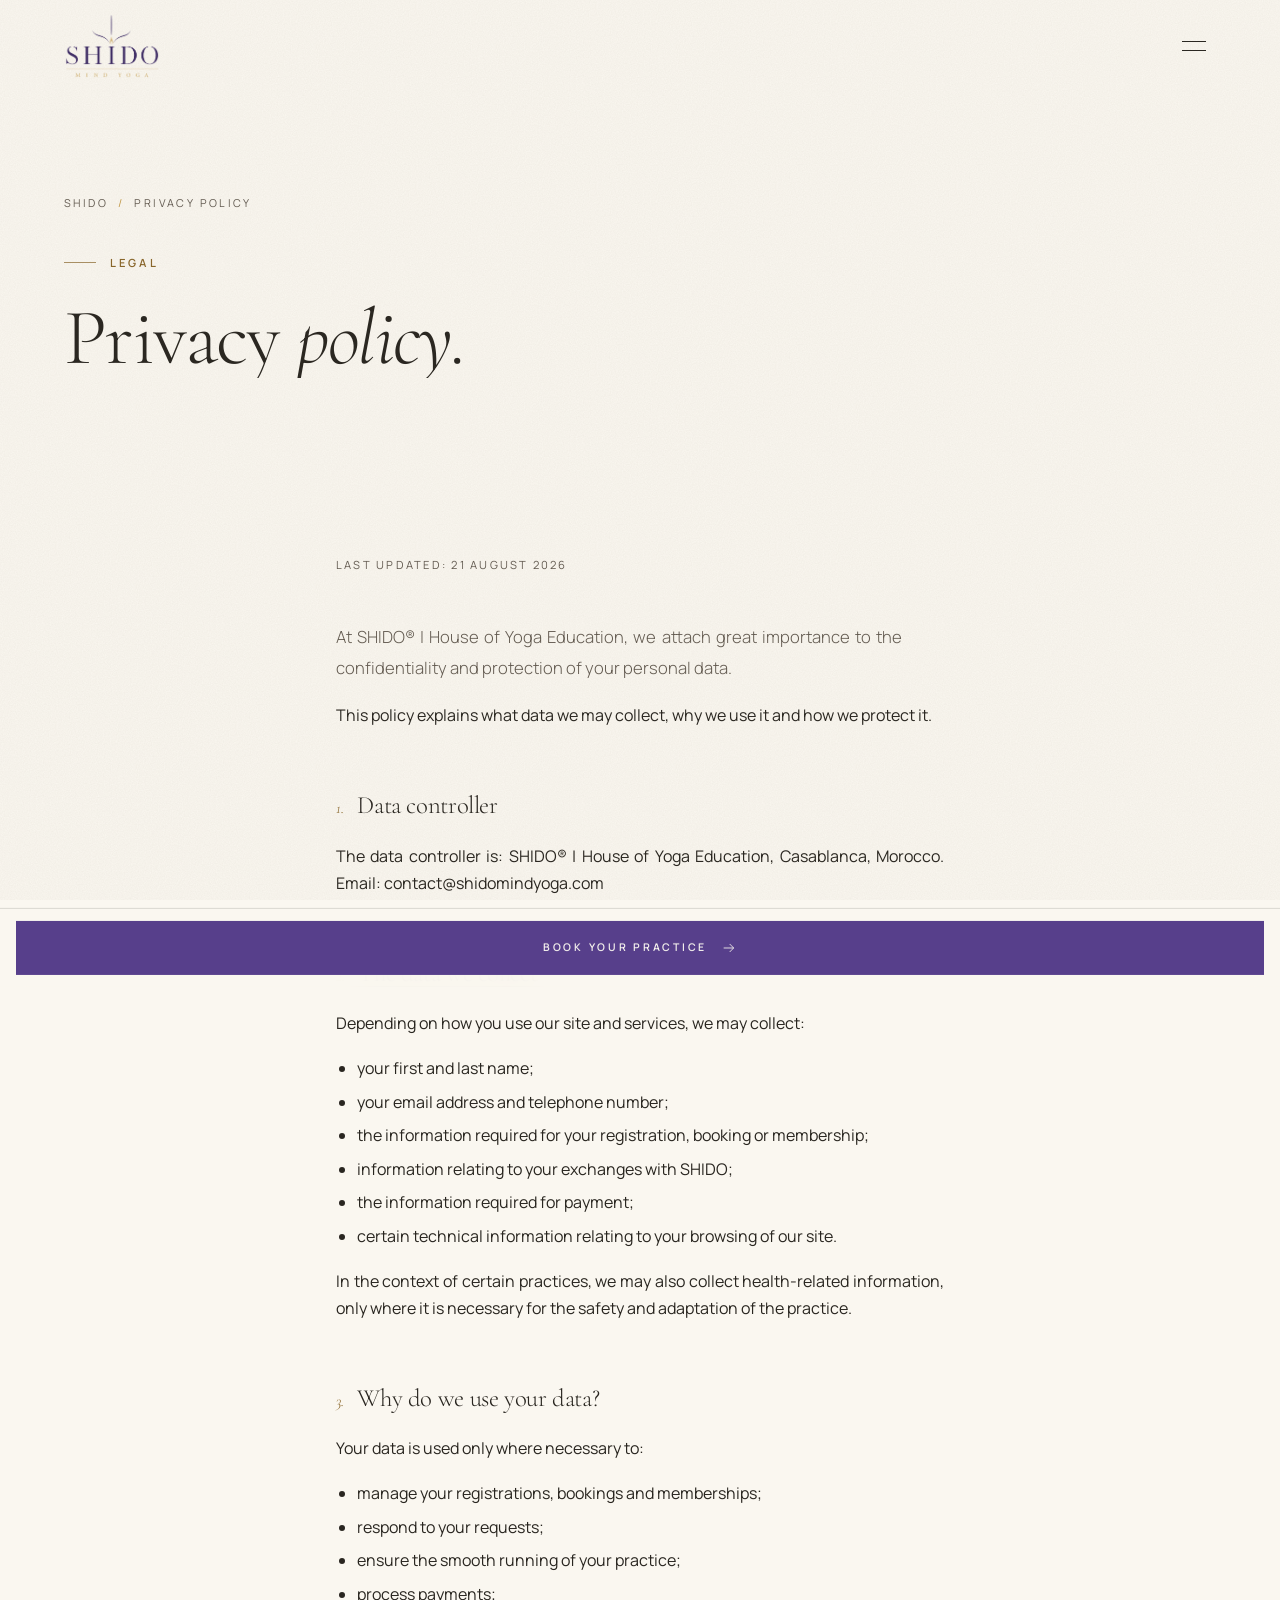
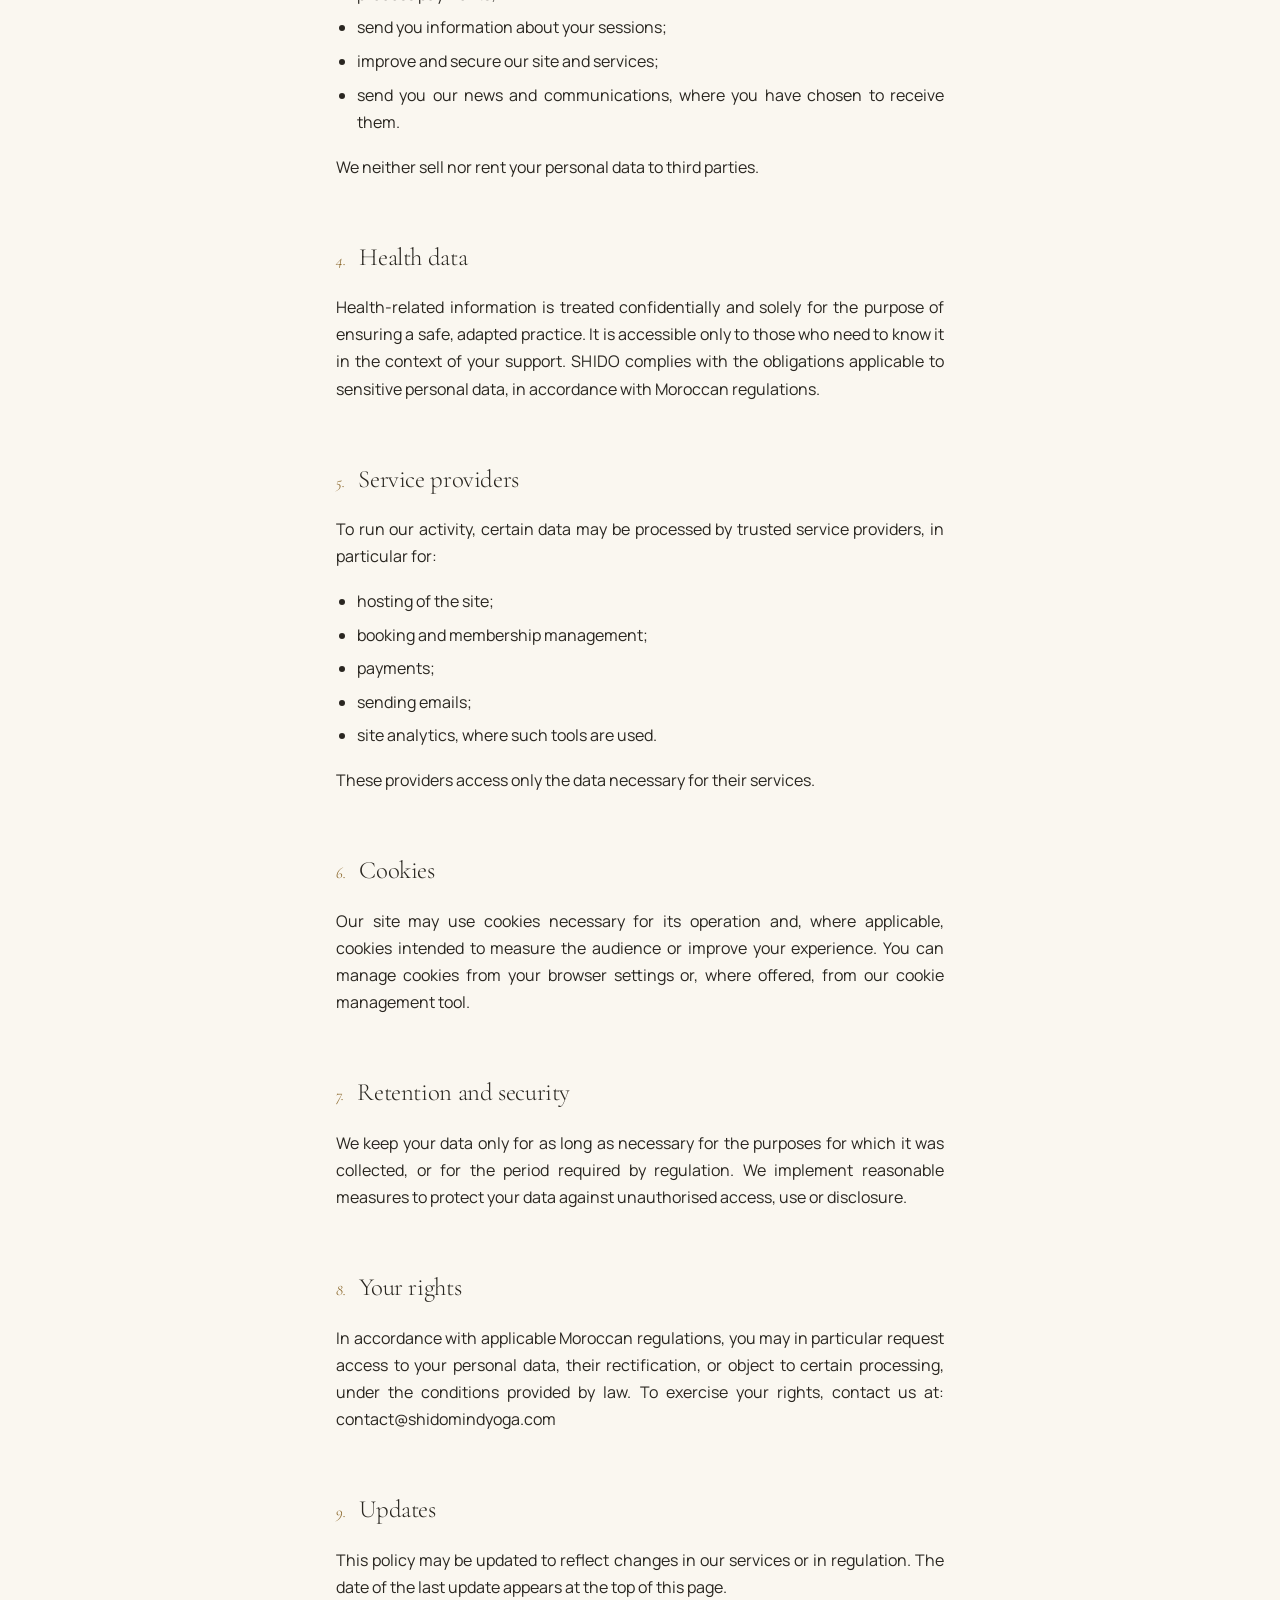
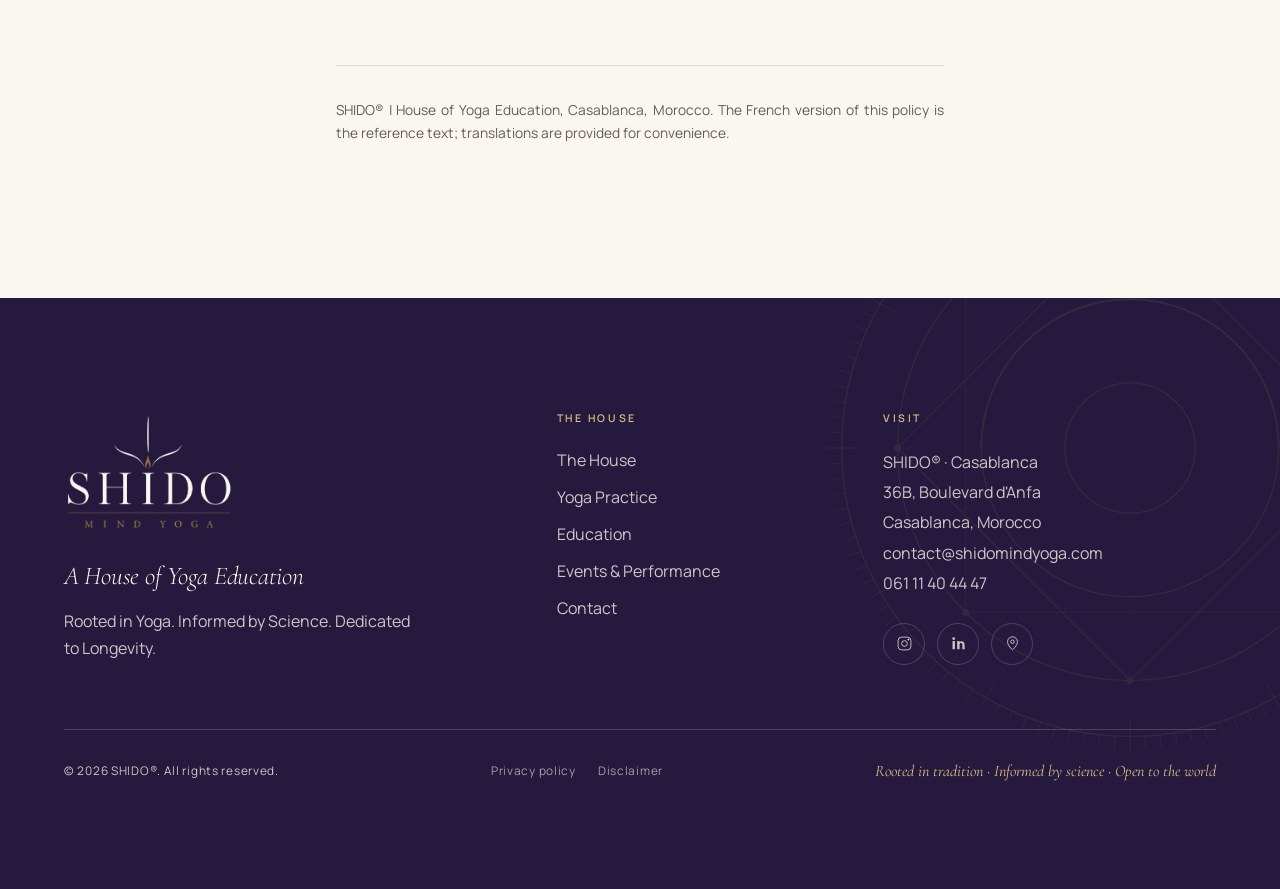
==== confidentialite.html @ 16f9501a "SHIDO website preview (Changes 01) Co-Authored-By: Claude Sonnet 5.5 <noreply@anthropic.com>" ====
<!doctype html>
<html lang="en" class="no-js" data-title-fr="Politique de confidentialité · SHIDO®" data-title-es="Política de privacidad · SHIDO®" data-title-ar="سياسة الخصوصية · SHIDO®">
<head>
<meta charset="utf-8">
<meta name="viewport" content="width=device-width, initial-scale=1">
<meta name="robots" content="noindex, nofollow">
<title>Privacy Policy · SHIDO®</title>
<meta name="description" content="How SHIDO® collects, uses and protects your personal data.">
<meta name="robots" content="noindex, follow">
<meta name="theme-color" content="#3E2C66">
<link rel="icon" href="assets/img/favicon.png">
<link rel="apple-touch-icon" href="assets/img/apple-touch-icon.png">
<link rel="preconnect" href="https://fonts.googleapis.com"><link rel="preconnect" href="https://fonts.gstatic.com" crossorigin>
<link href="https://fonts.googleapis.com/css2?family=Cormorant+Garamond:ital,wght@0,300;0,400;0,500;1,300;1,400&family=Manrope:wght@400;500;600&display=swap" rel="stylesheet">
<link rel="stylesheet" href="assets/css/style.css">
</head>
<body data-page="legal">
<div id="site-header"></div>

<main id="main">
  <section class="page-hero" style="padding-bottom:0">
    <div class="wrap">
      <div class="breadcrumb"><a href="index.html">SHIDO</a><span aria-hidden="true">/</span><span data-fr="Politique de confidentialité" data-es="Política de privacidad" data-ar="سياسة الخصوصية">Privacy policy</span></div>
      <span class="eyebrow" data-fr="Mentions légales" data-es="Información legal" data-ar="الإشعارات القانونية">Legal</span>
      <h1 class="maxw-20" data-fr="Politique de <em>confidentialité.</em>" data-es="Política de <em>privacidad.</em>" data-ar="سياسة <em>الخصوصية.</em>">Privacy <em>policy.</em></h1>
    </div>
  </section>

  <section class="section">
    <div class="wrap legal">
      <p class="updated" data-fr="Dernière mise à jour : 21 août 2026" data-es="Última actualización: 21 de agosto de 2026" data-ar="آخر تحديث: 21 أغسطس 2026">Last updated: 21 August 2026</p>
      <p class="lead" data-fr="Chez SHIDO® | Maison d'enseignement du Yoga, nous accordons une grande importance à la confidentialité et à la protection de vos données personnelles." data-es="En SHIDO® | Casa de enseñanza del Yoga, concedemos gran importancia a la confidencialidad y a la protección de sus datos personales." data-ar="في SHIDO® | دار تعليم اليوغا، نولي أهمية كبيرة لسرية بياناتكم الشخصية وحمايتها.">At SHIDO® | House of Yoga Education, we attach great importance to the confidentiality and protection of your personal data.</p>
      <p data-fr="La présente politique explique quelles données nous pouvons collecter, pourquoi nous les utilisons et comment nous les protégeons." data-es="La presente política explica qué datos podemos recopilar, por qué los utilizamos y cómo los protegemos." data-ar="توضح هذه السياسة البيانات التي قد نجمعها، وأسباب استخدامها، وكيفية حمايتها.">This policy explains what data we may collect, why we use it and how we protect it.</p>

      <h2><span class="n">1.</span><span data-fr="Responsable du traitement" data-es="Responsable del tratamiento" data-ar="المسؤول عن معالجة البيانات">Data controller</span></h2>
      <p data-fr="Le responsable du traitement des données est : SHIDO® | Maison d'enseignement du Yoga, Casablanca, Maroc. E-mail : <a href='mailto:contact@shidomindyoga.com'>contact@shidomindyoga.com</a>" data-es="El responsable del tratamiento de los datos es: SHIDO® | Casa de enseñanza del Yoga, Casablanca, Marruecos. Correo electrónico: <a href='mailto:contact@shidomindyoga.com'>contact@shidomindyoga.com</a>" data-ar="المسؤول عن معالجة البيانات هو: SHIDO® | دار تعليم اليوغا، الدار البيضاء، المغرب. البريد الإلكتروني: <a href='mailto:contact@shidomindyoga.com'>contact@shidomindyoga.com</a>">The data controller is: SHIDO® | House of Yoga Education, Casablanca, Morocco. Email: <a href="mailto:contact@shidomindyoga.com">contact@shidomindyoga.com</a></p>

      <h2><span class="n">2.</span><span data-fr="Les données que nous collectons" data-es="Los datos que recopilamos" data-ar="البيانات التي نجمعها">The data we collect</span></h2>
      <p data-fr="Selon votre utilisation de notre site et de nos services, nous pouvons collecter :" data-es="Según el uso que haga de nuestro sitio y de nuestros servicios, podemos recopilar:" data-ar="بحسب استخدامكم لموقعنا وخدماتنا، قد نجمع:">Depending on how you use our site and services, we may collect:</p>
      <ul>
        <li data-fr="votre nom et prénom ;" data-es="su nombre y apellidos;" data-ar="اسمكم ولقبكم؛">your first and last name;</li>
        <li data-fr="votre adresse e-mail et numéro de téléphone ;" data-es="su dirección de correo electrónico y número de teléfono;" data-ar="عنوان بريدكم الإلكتروني ورقم هاتفكم؛">your email address and telephone number;</li>
        <li data-fr="les informations nécessaires à votre inscription, réservation ou abonnement ;" data-es="la información necesaria para su inscripción, reserva o abono;" data-ar="المعلومات اللازمة لتسجيلكم أو حجزكم أو اشتراككم؛">the information required for your registration, booking or membership;</li>
        <li data-fr="les informations relatives à vos échanges avec SHIDO ;" data-es="la información relativa a sus intercambios con SHIDO;" data-ar="المعلومات المتعلقة بتواصلكم مع SHIDO؛">information relating to your exchanges with SHIDO;</li>
        <li data-fr="les informations nécessaires au paiement ;" data-es="la información necesaria para el pago;" data-ar="المعلومات اللازمة للدفع؛">the information required for payment;</li>
        <li data-fr="certaines informations techniques liées à votre navigation sur notre site." data-es="cierta información técnica relacionada con su navegación en nuestro sitio." data-ar="بعض المعلومات التقنية المرتبطة بتصفحكم لموقعنا.">certain technical information relating to your browsing of our site.</li>
      </ul>
      <p data-fr="Dans le cadre de certaines pratiques, nous pouvons également recueillir des informations relatives à la santé, uniquement lorsqu'elles sont nécessaires à la sécurité et à l'adaptation de la pratique." data-es="En el marco de determinadas prácticas, también podemos recoger información relativa a la salud, únicamente cuando sea necesaria para la seguridad y la adaptación de la práctica." data-ar="في إطار بعض الممارسات، قد نجمع أيضًا معلومات تتعلق بالصحة، فقط عندما تكون ضرورية لسلامة الممارسة وتكييفها.">In the context of certain practices, we may also collect health-related information, only where it is necessary for the safety and adaptation of the practice.</p>

      <h2><span class="n">3.</span><span data-fr="Pourquoi utilisons-nous vos données ?" data-es="¿Por qué utilizamos sus datos?" data-ar="لماذا نستخدم بياناتكم؟">Why do we use your data?</span></h2>
      <p data-fr="Vos données sont utilisées uniquement lorsque cela est nécessaire pour :" data-es="Sus datos se utilizan únicamente cuando es necesario para:" data-ar="تُستخدم بياناتكم فقط عند الضرورة من أجل:">Your data is used only where necessary to:</p>
      <ul>
        <li data-fr="gérer vos inscriptions, réservations et abonnements ;" data-es="gestionar sus inscripciones, reservas y abonos;" data-ar="إدارة تسجيلاتكم وحجوزاتكم واشتراكاتكم؛">manage your registrations, bookings and memberships;</li>
        <li data-fr="répondre à vos demandes ;" data-es="responder a sus solicitudes;" data-ar="الرد على طلباتكم؛">respond to your requests;</li>
        <li data-fr="assurer le bon déroulement de votre pratique ;" data-es="garantizar el buen desarrollo de su práctica;" data-ar="ضمان حسن سير ممارستكم؛">ensure the smooth running of your practice;</li>
        <li data-fr="traiter les paiements ;" data-es="procesar los pagos;" data-ar="معالجة المدفوعات؛">process payments;</li>
        <li data-fr="vous envoyer les informations relatives à vos séances ;" data-es="enviarle la información relativa a sus sesiones;" data-ar="إرسال المعلومات المتعلقة بحصصكم؛">send you information about your sessions;</li>
        <li data-fr="améliorer et sécuriser notre site et nos services ;" data-es="mejorar y proteger nuestro sitio y nuestros servicios;" data-ar="تحسين موقعنا وخدماتنا وتأمينهما؛">improve and secure our site and services;</li>
        <li data-fr="vous adresser nos actualités et communications, lorsque vous avez choisi de les recevoir." data-es="enviarle nuestras novedades y comunicaciones, cuando haya elegido recibirlas." data-ar="إرسال أخبارنا ومراسلاتنا إليكم، عندما تختارون تلقيها.">send you our news and communications, where you have chosen to receive them.</li>
      </ul>
      <p data-fr="Nous ne vendons ni ne louons vos données personnelles à des tiers." data-es="No vendemos ni alquilamos sus datos personales a terceros." data-ar="نحن لا نبيع بياناتكم الشخصية ولا نؤجرها لأطراف ثالثة.">We neither sell nor rent your personal data to third parties.</p>

      <h2><span class="n">4.</span><span data-fr="Données de santé" data-es="Datos de salud" data-ar="البيانات الصحية">Health data</span></h2>
      <p data-fr="Les informations relatives à votre santé sont traitées de manière confidentielle et uniquement dans le but d'assurer une pratique adaptée et sécurisée. Elles ne sont accessibles qu'aux personnes qui doivent en avoir connaissance dans le cadre de votre accompagnement. SHIDO respecte les obligations applicables aux données personnelles sensibles, conformément à la réglementation marocaine." data-es="La información relativa a su salud se trata de manera confidencial y únicamente con el fin de garantizar una práctica adaptada y segura. Solo es accesible a las personas que deben conocerla en el marco de su acompañamiento. SHIDO respeta las obligaciones aplicables a los datos personales sensibles, de conformidad con la normativa marroquí." data-ar="تُعالَج المعلومات المتعلقة بصحتكم بسرية تامة وفقط بهدف ضمان ممارسة مكيَّفة وآمنة. ولا يطّلع عليها إلا الأشخاص الذين يحتاجون إلى معرفتها في إطار مرافقتكم. تحترم SHIDO الالتزامات المطبّقة على البيانات الشخصية الحساسة وفقًا للتشريعات المغربية.">Health-related information is treated confidentially and solely for the purpose of ensuring a safe, adapted practice. It is accessible only to those who need to know it in the context of your support. SHIDO complies with the obligations applicable to sensitive personal data, in accordance with Moroccan regulations.</p>

      <h2><span class="n">5.</span><span data-fr="Prestataires" data-es="Proveedores" data-ar="مقدّمو الخدمات">Service providers</span></h2>
      <p data-fr="Pour assurer le fonctionnement de notre activité, certaines données peuvent être traitées par des prestataires de confiance, notamment pour :" data-es="Para garantizar el funcionamiento de nuestra actividad, algunos datos pueden ser tratados por proveedores de confianza, en particular para:" data-ar="لضمان سير نشاطنا، قد تُعالَج بعض البيانات من قِبل مقدّمي خدمات موثوقين، لا سيما من أجل:">To run our activity, certain data may be processed by trusted service providers, in particular for:</p>
      <ul>
        <li data-fr="l'hébergement du site ;" data-es="el alojamiento del sitio;" data-ar="استضافة الموقع؛">hosting of the site;</li>
        <li data-fr="la réservation et la gestion des abonnements ;" data-es="la reserva y la gestión de los abonos;" data-ar="الحجز وإدارة الاشتراكات؛">booking and membership management;</li>
        <li data-fr="les paiements ;" data-es="los pagos;" data-ar="المدفوعات؛">payments;</li>
        <li data-fr="l'envoi d'e-mails ;" data-es="el envío de correos electrónicos;" data-ar="إرسال رسائل البريد الإلكتروني؛">sending emails;</li>
        <li data-fr="l'analyse du site, lorsque ces outils sont utilisés." data-es="el análisis del sitio, cuando se utilicen estas herramientas." data-ar="تحليل الموقع، عند استخدام هذه الأدوات.">site analytics, where such tools are used.</li>
      </ul>
      <p data-fr="Ces prestataires n'accèdent qu'aux données nécessaires à leurs services." data-es="Estos proveedores solo acceden a los datos necesarios para sus servicios." data-ar="لا يصل هؤلاء المزوّدون إلا إلى البيانات اللازمة لخدماتهم.">These providers access only the data necessary for their services.</p>

      <h2><span class="n">6.</span><span data-fr="Cookies" data-es="Cookies" data-ar="ملفات تعريف الارتباط">Cookies</span></h2>
      <p data-fr="Notre site peut utiliser des cookies nécessaires à son fonctionnement ainsi que, lorsque cela est applicable, des cookies destinés à mesurer l'audience ou à améliorer votre expérience. Vous pouvez gérer les cookies depuis les paramètres de votre navigateur ou, lorsque cela est proposé, depuis notre outil de gestion des cookies." data-es="Nuestro sitio puede utilizar cookies necesarias para su funcionamiento y, cuando proceda, cookies destinadas a medir la audiencia o a mejorar su experiencia. Puede gestionar las cookies desde la configuración de su navegador o, cuando se ofrezca, desde nuestra herramienta de gestión de cookies." data-ar="قد يستخدم موقعنا ملفات تعريف الارتباط اللازمة لتشغيله، وعند الاقتضاء، ملفات مخصصة لقياس الجمهور أو تحسين تجربتكم. يمكنكم إدارة ملفات تعريف الارتباط من إعدادات متصفحكم، أو من أداة إدارة ملفات تعريف الارتباط لدينا عند توفرها.">Our site may use cookies necessary for its operation and, where applicable, cookies intended to measure the audience or improve your experience. You can manage cookies from your browser settings or, where offered, from our cookie management tool.</p>

      <h2><span class="n">7.</span><span data-fr="Conservation et sécurité" data-es="Conservación y seguridad" data-ar="الاحتفاظ بالبيانات وأمنها">Retention and security</span></h2>
      <p data-fr="Nous conservons vos données uniquement pendant la durée nécessaire aux finalités pour lesquelles elles ont été collectées, ou pendant la durée imposée par la réglementation. Nous mettons en place des mesures raisonnables pour protéger vos données contre tout accès, utilisation ou divulgation non autorisés." data-es="Conservamos sus datos únicamente durante el tiempo necesario para los fines para los que fueron recopilados, o durante el plazo exigido por la normativa. Aplicamos medidas razonables para proteger sus datos frente a cualquier acceso, uso o divulgación no autorizados." data-ar="نحتفظ ببياناتكم فقط للمدة اللازمة للأغراض التي جُمعت من أجلها، أو للمدة التي تفرضها التشريعات. ونتخذ تدابير معقولة لحماية بياناتكم من أي وصول أو استخدام أو إفشاء غير مصرّح به.">We keep your data only for as long as necessary for the purposes for which it was collected, or for the period required by regulation. We implement reasonable measures to protect your data against unauthorised access, use or disclosure.</p>

      <h2><span class="n">8.</span><span data-fr="Vos droits" data-es="Sus derechos" data-ar="حقوقكم">Your rights</span></h2>
      <p data-fr="Conformément à la réglementation marocaine applicable, vous pouvez notamment demander l'accès à vos données personnelles, leur rectification ou vous opposer à certains traitements, dans les conditions prévues par la loi. Pour exercer vos droits, contactez-nous à : <a href='mailto:contact@shidomindyoga.com'>contact@shidomindyoga.com</a>" data-es="De conformidad con la normativa marroquí aplicable, puede en particular solicitar el acceso a sus datos personales, su rectificación u oponerse a determinados tratamientos, en las condiciones previstas por la ley. Para ejercer sus derechos, contáctenos en: <a href='mailto:contact@shidomindyoga.com'>contact@shidomindyoga.com</a>" data-ar="وفقًا للتشريعات المغربية المعمول بها، يمكنكم على وجه الخصوص طلب الوصول إلى بياناتكم الشخصية أو تصحيحها أو الاعتراض على بعض عمليات المعالجة، وفق الشروط التي ينص عليها القانون. لممارسة حقوقكم، تواصلوا معنا عبر: <a href='mailto:contact@shidomindyoga.com'>contact@shidomindyoga.com</a>">In accordance with applicable Moroccan regulations, you may in particular request access to your personal data, their rectification, or object to certain processing, under the conditions provided by law. To exercise your rights, contact us at: <a href="mailto:contact@shidomindyoga.com">contact@shidomindyoga.com</a></p>

      <h2><span class="n">9.</span><span data-fr="Mise à jour" data-es="Actualización" data-ar="التحديث">Updates</span></h2>
      <p data-fr="Cette politique peut être mise à jour afin de refléter l'évolution de nos services ou de la réglementation. La date de la dernière mise à jour figure en haut de cette page." data-es="Esta política puede actualizarse para reflejar la evolución de nuestros servicios o de la normativa. La fecha de la última actualización figura en la parte superior de esta página." data-ar="قد تُحدَّث هذه السياسة لتعكس تطور خدماتنا أو التشريعات. ويظهر تاريخ آخر تحديث في أعلى هذه الصفحة.">This policy may be updated to reflect changes in our services or in regulation. The date of the last update appears at the top of this page.</p>

      <p class="note" data-fr="SHIDO® | Maison d'enseignement du Yoga, Casablanca, Maroc. La version française de cette politique fait foi ; les traductions sont fournies à titre indicatif." data-es="SHIDO® | Casa de enseñanza del Yoga, Casablanca, Marruecos. La versión francesa de esta política es el texto de referencia; las traducciones se ofrecen a título informativo." data-ar="SHIDO® | دار تعليم اليوغا، الدار البيضاء، المغرب. النسخة الفرنسية من هذه السياسة هي النص المرجعي؛ وتُقدَّم الترجمات للتيسير.">SHIDO® | House of Yoga Education, Casablanca, Morocco. The French version of this policy is the reference text; translations are provided for convenience.</p>
    </div>
  </section>
</main>

<div id="site-footer"></div>
<script src="assets/js/main.js"></script>
</body>
</html>
---- assets/css/style.css ----
/* ==========================================================================
   SHIDO® — A House of Yoga Education
   Design system: "Royal Editorial" — ivory & stone grounds, royal violet
   signature, matte gold detailing, Cormorant Garamond + Manrope.
   Four languages (EN · FR · ES · AR); Arabic runs right-to-left, so the
   layout uses logical properties throughout.
   ========================================================================== */

:root {
  /* Palette — brand direction (65% neutrals · 20% violet · 10% photo · 5% gold) */
  --ivory: #FAF7F0;
  --stone: #EDE5D8;      /* Beige pierre */
  --sand: #D6C3A4;       /* Beige sable */
  --violet: #573F8B;     /* Violet royal — signature */
  --violet-deep: #3E2C66;
  --violet-ink: #251A3D;
  --violet-bright: #8060A8;
  --gold: #C49A45;       /* Or mat */
  --gold-soft: #D9BE85;
  --gold-ink: #8A672A;   /* gold for small text on light grounds (AA) */
  --charcoal: #292620;
  --muted: #645C52;
  --line: rgba(41, 38, 32, .14);
  --line-light: rgba(250, 247, 240, .18);
  --gold-line: rgba(196, 154, 69, .6);
  --frame-bg: var(--ivory);  /* matches the section ground behind a framed image */
  /* One warm, quiet grade so every photograph reads as one series */
  --grade: saturate(.86) contrast(1.04) sepia(.06);

  /* Type */
  --serif: "Cormorant Garamond", "Cormorant", Garamond, "Times New Roman", serif;
  --sans: "Manrope", "Helvetica Neue", Arial, sans-serif;

  /* One spacing scale — every margin and gap on the site is one of these steps */
  --s1: 8px; --s2: 16px; --s3: 24px; --s4: 32px; --s5: 48px; --s6: 64px; --s7: 96px; --s8: 128px;
  --gutter: clamp(20px, 5vw, 72px);
  --maxw: 1320px;
  --section: clamp(var(--s7), 12vw, 168px);
  --head-gap: clamp(var(--s5), 7vw, var(--s7));
  --header-h: 92px;
  --ease: cubic-bezier(.22, .61, .36, 1);
}

*, *::before, *::after { box-sizing: border-box; }
html { -webkit-text-size-adjust: 100%; scroll-behavior: smooth; }
body {
  margin: 0;
  background: var(--ivory);
  color: var(--charcoal);
  font-family: var(--sans);
  font-size: 1rem;
  line-height: 1.7;
  font-weight: 400;
  -webkit-font-smoothing: antialiased;
  text-rendering: optimizeLegibility;
  overflow-x: hidden;
  animation: pageIn .8s var(--ease) backwards;
}
/* Paper grain — a barely-there tactile layer over the whole page */
body::after {
  content: ""; position: fixed; inset: 0; z-index: 400; pointer-events: none; opacity: .13;
  background-image: url("data:image/svg+xml,%3Csvg xmlns='http://www.w3.org/2000/svg' width='180' height='180'%3E%3Cfilter id='n'%3E%3CfeTurbulence type='fractalNoise' baseFrequency='.85' numOctaves='2' stitchTiles='stitch'/%3E%3CfeColorMatrix values='0 0 0 0 0.16 0 0 0 0 0.12 0 0 0 0 0.08 0 0 0 .5 0'/%3E%3C/filter%3E%3Crect width='100%25' height='100%25' filter='url(%23n)'/%3E%3C/svg%3E");
}
html.leaving body { opacity: 0; transition: opacity .38s var(--ease); }
@keyframes pageIn { from { opacity: 0; } }
img { display: block; max-width: 100%; height: auto; }
img[src*="photos/"] { filter: var(--grade); }
a { color: inherit; text-decoration: none; }
button { font: inherit; color: inherit; background: none; border: 0; cursor: pointer; padding: 0; }
::selection { background: var(--violet); color: var(--ivory); }
html { scrollbar-width: thin; scrollbar-color: var(--sand) var(--ivory); }
:focus-visible { outline: 1.5px solid var(--gold); outline-offset: 4px; }

.skip-link {
  position: absolute; inset-inline-start: 16px; top: -60px; z-index: 200;
  background: var(--violet); color: var(--ivory); padding: 10px 18px;
  font-size: .8rem; letter-spacing: .1em; text-transform: uppercase;
}
.skip-link:focus { top: 12px; }

/* ---------- Typography ---------- */
h1, h2, h3, h4, .serif {
  font-family: var(--serif);
  font-weight: 400;
  line-height: 1.05;
  letter-spacing: -.01em;
  margin: 0;
  text-wrap: balance;
}
h1 { font-size: clamp(2.9rem, 6.2vw, 6.2rem); font-weight: 300; line-height: .98; letter-spacing: -.02em; }
h2 { font-size: clamp(2.3rem, 4.4vw, 4.2rem); font-weight: 300; line-height: 1.02; letter-spacing: -.015em; }
h3 { font-size: clamp(1.5rem, 2.1vw, 1.9rem); font-weight: 400; line-height: 1.15; }
h4 { font-size: 1.3rem; font-weight: 500; }
h1 em, h2 em, h3 em, .serif em { font-style: italic; font-weight: 300; }
p { margin: 0 0 1.1em; text-wrap: pretty; }
p:last-child { margin-bottom: 0; }
/* Running text is justified across the site; labels, captions and UI stay ragged */
p, .lead, .checklist li, .legal li { text-align: justify; hyphens: auto; -webkit-hyphens: auto; hyphenate-limit-chars: 7 4 3; }
.figcap, .form-note, .form-status, .footer p, .footer address, .hero-caption, .pc-tag, .badge, .when, .meta, .g-item figcaption,
.dim-row .link-arrow, .principles small, .info li > div, .channels a, .plate-cap, .cta-aside p, .mm-foot p { text-align: start; hyphens: manual; }
.manifesto p, .quote.centered, .quote.centered p { text-align: center; }
.num, .roman, .serif-num { font-feature-settings: "onum", "pnum"; }

.eyebrow {
  display: block;
  font-family: var(--sans);
  font-size: .7rem; font-weight: 600;
  letter-spacing: .28em; text-transform: uppercase;
  color: var(--gold-ink);
  margin-bottom: 28px;
}
.eyebrow::before { content: ""; display: inline-block; vertical-align: middle; width: 32px; height: 1px; margin: -2px 0 0; margin-inline-end: 14px; background: currentColor; opacity: .7; }
.eyebrow.plain::before { display: none; }
.on-dark .eyebrow, .eyebrow.light { color: var(--gold-soft); }

.lead { font-size: clamp(1.04rem, 1.25vw, 1.16rem); line-height: 1.85; font-weight: 300; color: var(--muted); max-width: 34em; }
.on-dark .lead { color: rgba(250, 247, 240, .78); }
.muted { color: var(--muted); }
.reg { font-size: .45em; vertical-align: super; letter-spacing: 0; font-family: var(--sans); font-weight: 400; }

/* Spacing utilities — the only inline spacing the markup ever needs */
.mt-2 { margin-top: var(--s2); } .mt-3 { margin-top: var(--s3); } .mt-4 { margin-top: var(--s4); } .mt-5 { margin-top: var(--s5); } .mt-6 { margin-top: var(--s6); } .mt-7 { margin-top: var(--s7); }
.mb-0 { margin-bottom: 0; } .mb-3 { margin-bottom: var(--s3); } .mb-4 { margin-bottom: var(--s4); } .mb-5 { margin-bottom: var(--s5); }
.maxw-20 { max-width: 20em; } .maxw-28 { max-width: 28em; } .maxw-34 { max-width: 34em; }
.h3-light { font-size: clamp(1.9rem, 2.8vw, 2.6rem); font-weight: 300; }

/* ---------- Layout ---------- */
.wrap { width: 100%; max-width: var(--maxw); margin: 0 auto; padding: 0 var(--gutter); }
.wrap.narrow { max-width: 1040px; }
.section { padding: var(--section) 0; position: relative; }
.section.tight { padding: calc(var(--section) * .6) 0; }
.section.flush-top { padding-top: 0; }
.bg-stone { background: var(--stone); }
.bg-sand { background: var(--sand); }
.bg-violet { background: var(--violet-deep); color: var(--ivory); }
.bg-ink { background: var(--violet-ink); color: var(--ivory); }
.on-dark { color: var(--ivory); }

.grid-2 { display: grid; grid-template-columns: 1fr 1fr; gap: clamp(40px, 7vw, 120px); align-items: center; }
.grid-2.top { align-items: start; }
.grid-5-7 { display: grid; grid-template-columns: 5fr 7fr; gap: clamp(40px, 7vw, 120px); align-items: center; }
.grid-7-5 { display: grid; grid-template-columns: 7fr 5fr; gap: clamp(40px, 7vw, 120px); align-items: center; }
.grid-7-5.top, .grid-5-7.top { align-items: start; }
.section-head { display: grid; grid-template-columns: 5fr 6fr; gap: clamp(32px, 6vw, 96px); align-items: end; margin-bottom: var(--head-gap); }
.section-head .lead { margin-bottom: 6px; }
.contact-grid > *, .grid-2 > *, .grid-5-7 > *, .grid-7-5 > *, .info li > div, .feature > *, .cta-split > *, .dim-row > *, .section-head > * { min-width: 0; }

.rule { width: 64px; height: 1px; background: var(--gold); border: 0; margin: 32px 0; }

/* ---------- Buttons ---------- */
/* Buttons fill with a slow sweep rather than a flat colour swap */
.btn {
  --bg: var(--violet); --fg: var(--ivory); --bd: var(--violet);
  --hbg: var(--violet-ink); --hfg: var(--ivory);
  position: relative; isolation: isolate; overflow: hidden;
  display: inline-flex; align-items: center; justify-content: center; gap: 14px;
  min-height: 54px; padding: 0 34px;
  background: var(--bg); color: var(--fg); border: 1px solid var(--bd);
  font-family: var(--sans); font-size: .66rem; font-weight: 600;
  letter-spacing: .26em; text-transform: uppercase; text-align: center;
  transition: color .6s var(--ease), border-color .6s var(--ease);
  white-space: nowrap;
}
.btn::before {
  content: ""; position: absolute; inset: -1px; z-index: -1; background: var(--hbg);
  transform: scaleX(0); transform-origin: right center; transition: transform .7s var(--ease);
}
.btn:hover::before, .btn:focus-visible::before { transform: scaleX(1); transform-origin: left center; }
.btn:hover, .btn:focus-visible { color: var(--hfg); border-color: var(--hbg); }
.btn svg { width: 16px; height: 16px; transition: transform .5s var(--ease); flex: none; }
.btn:hover svg { transform: translateX(5px); }
.btn.gold { --bg: var(--gold); --fg: var(--violet-ink); --bd: var(--gold); --hbg: var(--ivory); --hfg: var(--violet-ink); }
.btn.ghost { --bg: transparent; --fg: var(--charcoal); --bd: rgba(41, 38, 32, .3); --hbg: var(--charcoal); --hfg: var(--ivory); }
.on-dark .btn.ghost, .btn.ghost.light { --fg: var(--ivory); --bd: rgba(250, 247, 240, .4); --hbg: var(--ivory); --hfg: var(--violet-ink); }
.btn.outline { --bg: transparent; --fg: var(--violet); --bd: rgba(87, 63, 139, .4); --hbg: var(--violet); --hfg: var(--ivory); }
.btn-row { display: flex; flex-wrap: wrap; gap: 14px; margin-top: var(--s5); align-items: center; }
.btn-row .link-arrow { margin-inline-start: var(--s2); }

.link-arrow {
  display: inline-flex; align-items: center; gap: 12px;
  font-size: .72rem; font-weight: 600; letter-spacing: .22em; text-transform: uppercase;
  color: var(--violet); padding-bottom: 6px;
  background: linear-gradient(var(--gold), var(--gold)) 0 100% / 100% 1px no-repeat;
  transition: color .3s;
}
.link-arrow svg { width: 15px; height: 15px; transition: transform .4s var(--ease); }
.link-arrow:hover svg { transform: translateX(5px); }
.on-dark .link-arrow { color: var(--ivory); }

/* ---------- Header ---------- */
.header {
  position: fixed; inset: 0 0 auto 0; z-index: 100;
  height: var(--header-h);
  background: rgba(250, 247, 240, .92);
  backdrop-filter: saturate(1.2) blur(14px);
  -webkit-backdrop-filter: saturate(1.2) blur(14px);
  border-bottom: 1px solid transparent;
  transition: border-color .5s, height .5s var(--ease), background .5s var(--ease), backdrop-filter .5s;
}
.header.scrolled { border-bottom-color: var(--line); height: 76px; }
.header .wrap { height: 100%; display: flex; align-items: center; gap: 32px; max-width: 1480px; }
.brand { display: flex; align-items: center; flex: none; }
.brand img { height: 66px; width: auto; transition: height .5s var(--ease); }
.brand .logo-light { display: none; }
.header.scrolled .brand img { height: 56px; }
.nav { display: flex; gap: clamp(22px, 2.2vw, 40px); margin: 0 auto; }
.nav a {
  position: relative; font-size: .64rem; font-weight: 500; letter-spacing: .2em; text-transform: uppercase;
  color: var(--charcoal); padding: 8px 0; white-space: nowrap; transition: color .4s;
}
.nav a::after {
  content: ""; position: absolute; inset-inline: 0; bottom: 0; height: 1px;
  background: var(--gold); transform: scaleX(0); transform-origin: left;
  transition: transform .5s var(--ease);
}
.nav a:hover::after, .nav a[aria-current="page"]::after { transform: scaleX(1); }
.nav a[aria-current="page"] { color: var(--violet); }
.header-actions { display: flex; align-items: center; gap: 20px; flex: none; }
.lang { display: flex; align-items: center; gap: 2px; font-size: .66rem; font-weight: 600; letter-spacing: .14em; }
.lang button { padding: 6px 5px; color: var(--muted); transition: color .3s; border-bottom: 1px solid transparent; line-height: 1; }
.lang button[aria-pressed="true"] { color: var(--violet); border-bottom-color: var(--gold); }
.lang i { width: 3px; height: 3px; border-radius: 50%; background: var(--sand); display: block; }
.header .btn { min-height: 44px; padding: 0 24px; font-size: .62rem; }

/* Home: the header floats transparent over the violet hero until you scroll */
body:not(.menu-open) .header.on-hero:not(.scrolled) { background: transparent; backdrop-filter: none; -webkit-backdrop-filter: none; }
body:not(.menu-open) .header.on-hero:not(.scrolled) .logo-dark { display: none; }
body:not(.menu-open) .header.on-hero:not(.scrolled) .logo-light { display: block; }
body:not(.menu-open) .header.on-hero:not(.scrolled) .nav a { color: rgba(250, 247, 240, .82); }
body:not(.menu-open) .header.on-hero:not(.scrolled) .nav a:hover { color: var(--ivory); }
body:not(.menu-open) .header.on-hero:not(.scrolled) .lang button { color: rgba(250, 247, 240, .6); }
body:not(.menu-open) .header.on-hero:not(.scrolled) .lang button[aria-pressed="true"] { color: var(--ivory); }
body:not(.menu-open) .header.on-hero:not(.scrolled) .lang i { background: rgba(250, 247, 240, .3); }
body:not(.menu-open) .header.on-hero:not(.scrolled) .menu-toggle span { background: var(--ivory); }
body:not(.menu-open) .header.on-hero:not(.scrolled) .btn.outline { --fg: var(--ivory); --bd: rgba(250, 247, 240, .45); --hbg: var(--gold); --hfg: var(--violet-ink); }
body[data-page="home"] main { padding-top: 0; }
.menu-toggle { display: none; width: 44px; height: 44px; position: relative; }
.menu-toggle span { position: absolute; inset-inline: 10px; height: 1px; background: var(--charcoal); transition: transform .4s var(--ease), opacity .3s; }
.menu-toggle span:nth-child(1) { top: 17px; }
.menu-toggle span:nth-child(2) { top: 26px; }
.menu-open .menu-toggle span:nth-child(1) { transform: translateY(4.5px) rotate(45deg); }
.menu-open .menu-toggle span:nth-child(2) { transform: translateY(-4.5px) rotate(-45deg); }

.mobile-menu {
  position: fixed; inset: 0; z-index: 90;
  background: var(--ivory);
  padding: calc(var(--header-h) + 32px) var(--gutter) 40px;
  display: flex; flex-direction: column;
  opacity: 0; visibility: hidden; transition: opacity .45s var(--ease), visibility .45s;
  overflow-y: auto;
}
.menu-open .mobile-menu { opacity: 1; visibility: visible; }
.mobile-menu nav { display: flex; flex-direction: column; }
.mobile-menu nav a {
  font-family: var(--serif); font-size: clamp(2rem, 8vw, 2.8rem); font-weight: 300; line-height: 1.25;
  padding: 10px 0; border-bottom: 1px solid var(--line);
  display: flex; justify-content: space-between; align-items: baseline;
}
.mobile-menu nav a small { font-family: var(--sans); font-size: .7rem; letter-spacing: .2em; color: var(--gold-ink); }
.mobile-menu nav a[aria-current="page"] { color: var(--violet); }
.mobile-menu .mm-foot { margin-top: auto; padding-top: var(--s5); display: grid; gap: 20px; font-size: .9rem; color: var(--muted); }
.mobile-menu .mm-foot .lang { font-size: .78rem; gap: 6px; }
.mobile-menu .mm-foot .lang button { padding: 8px 6px; }
.mobile-menu .btn { width: 100%; }

/* Sticky mobile booking bar */
.book-bar {
  display: none; position: fixed; left: 0; right: 0; bottom: 0; z-index: 80;
  padding: 12px 16px calc(12px + env(safe-area-inset-bottom));
  background: rgba(250, 247, 240, .96); border-top: 1px solid var(--line);
  backdrop-filter: blur(12px); -webkit-backdrop-filter: blur(12px);
  transform: translateY(110%); transition: transform .5s var(--ease);
}
.book-bar.show { transform: none; }
.book-bar .btn { width: 100%; }

main { padding-top: var(--header-h); }

/* ---------- Home hero ---------- */
/* A royal violet stage: copy on the left, the founder framed in a Moroccan arch on the right */
.hero-home {
  position: relative; overflow: hidden; color: var(--ivory);
  min-height: max(100svh, 760px);
  display: flex; align-items: center;
  padding: calc(var(--header-h) + 24px) 0 150px;
  background:
    radial-gradient(70% 80% at 76% 46%, rgba(128, 96, 168, .38) 0%, rgba(128, 96, 168, 0) 60%),
    linear-gradient(160deg, #46336F 0%, var(--violet-deep) 45%, var(--violet-ink) 100%);
}
.hero-home > .wrap {
  position: relative; z-index: 2;
  display: grid; grid-template-columns: 7fr 5fr; gap: clamp(40px, 6vw, 112px); align-items: center;
}
.hero-home .plate {
  position: absolute; z-index: 1; width: min(980px, 78vw); inset-inline-end: -12vw; top: 50%;
  transform: translateY(-50%); opacity: .13; pointer-events: none;
}
.hero-home h1 { font-size: clamp(3.3rem, 7vw, 7.4rem); line-height: .95; }
.hero-home .tagline {
  font-family: var(--serif); font-style: italic; font-weight: 300;
  font-size: clamp(1.35rem, 1.9vw, 1.7rem); line-height: 1.45; color: var(--gold-soft);
  margin: 36px 0 0; padding-inline-start: 26px; border-inline-start: 1px solid var(--gold-line); text-align: start;
}
.hero-home .lead { margin-top: 28px; }

.hero-arch { position: relative; margin: 0; justify-self: end; width: min(100%, 460px, calc((100svh - 350px) * .7)); min-width: 280px; }
.hero-arch .arch { aspect-ratio: 5 / 7; }
.hero-arch .arch img { width: 100%; height: 100%; object-fit: cover; object-position: 50% 26%; animation: heroZoom 2.6s var(--ease) both; }
.hero-arch::before, .hero-arch::after {
  content: ""; position: absolute; pointer-events: none;
  border: 1px solid var(--gold-line); border-radius: 999px 999px 0 0;
}
.hero-arch::before { inset: -16px -16px 34px; }
.hero-arch::after { inset: -34px -34px 52px; opacity: .35; }
.hero-caption {
  margin-top: 30px; display: flex; align-items: center; justify-content: center; gap: 12px;
  font-size: .6rem; letter-spacing: .3em; text-transform: uppercase; color: rgba(250, 247, 240, .66);
}
.hero-caption::before, .hero-caption::after { content: ""; width: 22px; height: 1px; background: var(--gold); opacity: .7; }

.hero-foot { position: absolute; left: 0; right: 0; bottom: 34px; z-index: 2; }
.hero-foot .wrap { display: flex; align-items: flex-end; justify-content: space-between; gap: 24px; padding-top: 26px; border-top: 1px solid var(--line-light); }
.hero-pillars {
  display: flex; gap: 30px;
  font-size: .62rem; letter-spacing: .28em; text-transform: uppercase; color: rgba(250, 247, 240, .7);
}
.hero-pillars span { display: flex; align-items: center; gap: 10px; }
.hero-pillars span::before { content: ""; width: 4px; height: 4px; transform: rotate(45deg); background: var(--gold); }
.hero-address { font-family: var(--serif); font-style: italic; font-size: 1rem; color: rgba(250, 247, 240, .66); }
.scroll-cue { display: flex; flex-direction: column; align-items: center; gap: 10px; font-size: .56rem; letter-spacing: .34em; text-transform: uppercase; color: rgba(250, 247, 240, .55); }
.scroll-cue i { display: block; width: 1px; height: 46px; background: linear-gradient(var(--gold), transparent); transform-origin: top; animation: cue 2.6s var(--ease) infinite; }
@keyframes cue { 0% { transform: scaleY(0); } 50% { transform: scaleY(1); transform-origin: top; } 51% { transform-origin: bottom; } 100% { transform: scaleY(0); transform-origin: bottom; } }

/* Arches — the signature frame for portraits (a nod to Moroccan architecture) */
.arch { border-radius: 999px 999px 0 0; overflow: hidden; }

/* Ornament — the SHIDO emblem between two gold hairlines */
.ornament { display: flex; align-items: center; gap: 22px; margin: 0 0 34px; }
.ornament.center { justify-content: center; margin-inline: auto; }
.ornament::before, .ornament::after { content: ""; width: 72px; height: 1px; background: linear-gradient(90deg, transparent, var(--gold)); }
.ornament::after { background: linear-gradient(90deg, var(--gold), transparent); }
.ornament img { width: 46px; height: auto; }

/* Manifesto statement */
.manifesto { text-align: center; padding: clamp(104px, 14vw, 196px) 0; position: relative; overflow: hidden; }
.manifesto .statement {
  font-family: var(--serif); font-weight: 300; font-size: clamp(2rem, 4.1vw, 3.9rem); line-height: 1.2;
  letter-spacing: -.01em; max-width: 19em; margin: 0 auto; text-wrap: balance;
}
.manifesto .statement em { color: var(--violet); }
.manifesto .sig { margin-top: 44px; font-size: .62rem; font-weight: 600; letter-spacing: .32em; text-transform: uppercase; color: var(--gold-ink); }

/* ---------- Page hero (inner pages) ---------- */
.page-hero { position: relative; padding: clamp(56px, 8vw, 112px) 0 clamp(72px, 9vw, 128px); overflow: hidden; }
.page-hero .grid-7-5, .page-hero .grid-5-7 { align-items: end; }
.page-hero h1 { margin-bottom: 0; }
.subtitle {
  font-family: var(--serif); font-style: italic; font-weight: 300;
  font-size: clamp(1.5rem, 2.4vw, 2.2rem); line-height: 1.3; color: var(--violet);
  margin: 24px 0 0; max-width: 20em; text-align: start;
}
.page-hero .lead { margin-top: 32px; }
.page-hero .hero-figure { position: relative; margin: 0; }
.page-hero .hero-figure img { width: 100%; aspect-ratio: 4 / 3; object-fit: cover; }
.page-hero .hero-figure.arch img { aspect-ratio: 4 / 5; }
.page-hero .plate { position: absolute; width: 520px; inset-inline-start: -200px; top: -120px; opacity: .22; pointer-events: none; }
.breadcrumb { font-size: .68rem; letter-spacing: .22em; text-transform: uppercase; color: var(--muted); margin-bottom: 40px; display: flex; gap: 10px; }
.breadcrumb a:hover { color: var(--violet); }
.breadcrumb span[aria-hidden] { color: var(--gold); }

/* Framed image — an offset gold hairline drawn with layered shadows, so it survives overflow clipping.
   Arches get a concentric hairline instead of an offset one. */
.bg-stone { --frame-bg: var(--stone); }
.bg-violet { --frame-bg: var(--violet-deep); }
.bg-ink { --frame-bg: var(--violet-ink); }
.framed { --off: 18px; position: relative; box-shadow: var(--off) var(--off) 0 -1px var(--frame-bg), var(--off) var(--off) 0 0 var(--gold-line); }
.framed.left { box-shadow: calc(var(--off) * -1) var(--off) 0 -1px var(--frame-bg), calc(var(--off) * -1) var(--off) 0 0 var(--gold-line); }
.framed.arch, .framed.left.arch { box-shadow: 0 0 0 15px var(--frame-bg), 0 0 0 16px var(--gold-line); }
.ratio-45 { aspect-ratio: 4 / 5; object-fit: cover; width: 100%; }
.ratio-34 { aspect-ratio: 3 / 4; object-fit: cover; width: 100%; }
.ratio-43 { aspect-ratio: 4 / 3; object-fit: cover; width: 100%; }
.ratio-54 { aspect-ratio: 5 / 4; object-fit: cover; width: 100%; }
.ratio-32 { aspect-ratio: 3 / 2; object-fit: cover; width: 100%; }

.figcap { margin-top: 18px; font-size: .68rem; letter-spacing: .2em; text-transform: uppercase; color: var(--muted); display: flex; gap: 12px; align-items: center; }
.figcap::before { content: ""; width: 20px; height: 1px; background: var(--gold); flex: none; }
.credit { font-size: .62rem; letter-spacing: .12em; text-transform: uppercase; color: var(--muted); opacity: .8; margin-top: 10px; }

/* Engraving plates — public-domain anatomical studies, tinted to the palette */
.plate-fig { margin: 0; position: relative; }
.plate-fig img { width: 100%; height: auto; }
.plate-cap { margin-top: 16px; font-family: var(--serif); font-style: italic; font-size: .98rem; color: var(--muted); line-height: 1.4; }
.on-dark .plate-cap { color: rgba(250, 247, 240, .6); }
.plate-fig.float { max-width: 420px; }

/* ---------- Dimension rows (home) ---------- */
.dim-rows { list-style: none; margin: 0; padding: 0; border-top: 1px solid var(--line); }
.dim-row { display: grid; grid-template-columns: 6fr 5fr; gap: clamp(32px, 6vw, 96px); align-items: center; padding: clamp(40px, 5vw, 64px) 0; border-bottom: 1px solid var(--line); }
.dim-row:nth-child(even) .dim-media { order: 2; }
.dim-media { display: block; overflow: hidden; }
.dim-media img { width: 100%; aspect-ratio: 3 / 2; object-fit: cover; transition: transform 1.4s var(--ease); }
.dim-row:hover .dim-media img { transform: scale(1.04); }
.dim-text .num { font-family: var(--serif); font-style: italic; font-size: 1.1rem; color: var(--gold-ink); display: block; margin-bottom: 18px; }
.dim-text h3 { font-size: clamp(2rem, 3.4vw, 3.2rem); font-weight: 300; margin-bottom: 18px; }
.dim-text p { color: var(--muted); max-width: 28em; margin-bottom: 28px; }

/* ---------- Approach triad ---------- */
.triad { display: grid; grid-template-columns: repeat(3, 1fr); border-top: 1px solid var(--line); }
.triad > div { padding: 48px clamp(20px, 3vw, 48px) 8px 0; padding-inline: 0 clamp(20px, 3vw, 48px); position: relative; }
.triad > div + div { padding-inline-start: clamp(20px, 3vw, 48px); border-inline-start: 1px solid var(--line); }
.triad .roman { font-family: var(--serif); font-style: italic; color: var(--gold-ink); font-size: 1.1rem; display: block; margin-bottom: 16px; }
.triad h3 { font-size: clamp(2rem, 3.4vw, 3.2rem); font-weight: 300; margin-bottom: 18px; }
.triad p { color: var(--muted); font-size: .95rem; max-width: 22em; }

/* ---------- Quote ---------- */
.quote { position: relative; }
.quote blockquote { margin: 0; font-family: var(--serif); font-weight: 300; font-size: clamp(1.7rem, 3vw, 2.7rem); line-height: 1.3; }
.quote blockquote::before { content: "\201C"; display: block; font-size: 5rem; line-height: .6; color: var(--gold); margin-bottom: 18px; font-style: normal; }
.quote cite { display: block; margin-top: 32px; font-style: normal; font-size: .72rem; letter-spacing: .24em; text-transform: uppercase; color: var(--gold-soft); }
.bg-stone .quote cite, .quote.dark-text cite { color: var(--gold-ink); }
.quote.centered { text-align: center; }
.quote.centered blockquote::before { display: none; }

/* ---------- Principles list ---------- */
.principles { list-style: none; margin: 0; padding: 0; counter-reset: p; border-top: 1px solid var(--line); }
.principles li {
  counter-increment: p; display: grid; grid-template-columns: 90px 1fr auto; align-items: baseline; gap: 20px;
  padding: 26px 0; border-bottom: 1px solid var(--line);
  font-family: var(--serif); font-size: clamp(1.5rem, 2.6vw, 2.3rem); font-weight: 300; line-height: 1.2;
  transition: padding .5s var(--ease), color .3s;
}
.principles li::before { content: counter(p, upper-roman); font-family: var(--serif); font-style: italic; font-size: 1.05rem; color: var(--gold-ink); }
.principles li small { font-family: var(--sans); font-size: .8rem; color: var(--muted); letter-spacing: .02em; max-width: 22em; text-align: end; }
.principles li:hover { padding-inline-start: 12px; color: var(--violet); }

/* ---------- Practice cards ---------- */
.practice-grid { display: grid; grid-template-columns: repeat(3, 1fr); gap: clamp(24px, 3vw, 48px) clamp(20px, 2.4vw, 36px); }
.practice-card { display: flex; flex-direction: column; }
.practice-card .pc-media { overflow: hidden; position: relative; }
.practice-card .pc-media img { width: 100%; aspect-ratio: 4 / 5; object-fit: cover; transition: transform 1.4s var(--ease); }
.practice-card:hover .pc-media img { transform: scale(1.04); }
.practice-card .pc-tag {
  position: absolute; top: 18px; inset-inline-start: 18px; z-index: 2;
  background: rgba(250, 247, 240, .92); color: var(--violet);
  font-size: .62rem; font-weight: 600; letter-spacing: .2em; text-transform: uppercase; padding: 7px 12px;
}
.practice-card .pc-body { padding: 26px 0 0; }
.practice-card .pc-body .num { font-family: var(--serif); font-style: italic; color: var(--gold-ink); font-size: 1rem; }
.practice-card h3 { margin: 6px 0 12px; }
.practice-card p { color: var(--muted); font-size: .95rem; }
.practice-card .note { margin-top: 14px; font-size: .74rem; letter-spacing: .04em; color: var(--gold-ink); display: flex; gap: 10px; align-items: baseline; text-align: start; }
.practice-card .note::before { content: ""; width: 14px; height: 1px; background: var(--gold); flex: none; transform: translateY(-4px); }

/* ---------- Specimen list (teaching) ---------- */
.specimens { list-style: none; margin: 0; padding: 0; display: grid; grid-template-columns: 1fr 1fr; border-top: 1px solid var(--line); }
.specimens li { font-family: var(--serif); font-size: 1.3rem; font-weight: 300; padding: 16px 0; padding-inline-end: var(--s3); border-bottom: 1px solid var(--line); display: flex; gap: 14px; align-items: baseline; }
.specimens li::before { content: ""; width: 4px; height: 4px; transform: rotate(45deg); background: var(--gold); flex: none; }
.on-dark .specimens, .on-dark .specimens li { border-color: var(--line-light); }

/* ---------- Info list ---------- */
.info { list-style: none; margin: 0; padding: 0; border-top: 1px solid var(--line); }
.info li { display: grid; grid-template-columns: 40px 1fr; gap: 16px; align-items: center; padding: 20px 0; border-bottom: 1px solid var(--line); }
.info svg { width: 22px; height: 22px; stroke: var(--gold-ink); }
.info strong { font-weight: 600; display: block; font-size: .7rem; letter-spacing: .2em; text-transform: uppercase; color: var(--muted); margin-bottom: 2px; }
.on-dark .info { border-color: var(--line-light); }
.on-dark .info li { border-color: var(--line-light); }
.on-dark .info svg { stroke: var(--gold-soft); }
.on-dark .info strong { color: rgba(250, 247, 240, .6); }

/* ---------- Areas (education) ---------- */
.areas { display: grid; grid-template-columns: repeat(3, 1fr); gap: 0; border-top: 1px solid var(--line); }
.area { padding: 44px 0; padding-inline-end: clamp(20px, 2.6vw, 44px); }
.area + .area { padding-inline-start: clamp(20px, 2.6vw, 44px); border-inline-start: 1px solid var(--line); }
.areas.stacked { grid-template-columns: 1fr; }
.areas.stacked .area, .areas.stacked .area + .area { padding: 40px 0; padding-inline: 0; border-inline-start: 0; border-bottom: 1px solid var(--line); display: grid; grid-template-columns: 90px 1fr; gap: 0 var(--s3); }
.areas.stacked .area .num { font-size: 2.6rem; margin: 0; }
.areas.stacked .area > p, .areas.stacked .area h3, .areas.stacked .area .checklist { grid-column: 2; }
.area .num { font-family: var(--serif); font-size: 3.6rem; font-weight: 300; color: var(--gold); line-height: 1; display: block; margin-bottom: 22px; }
.area h3 { margin-bottom: 14px; }
.area > p { color: var(--muted); font-size: .95rem; }
.checklist { list-style: none; margin: 22px 0 0; padding: 0; }
.checklist li { position: relative; padding: 11px 0; padding-inline-start: 26px; border-bottom: 1px solid var(--line); font-size: .95rem; }
.checklist li::before { content: ""; position: absolute; inset-inline-start: 0; top: 50%; width: 12px; height: 1px; background: var(--gold); }
.on-dark .checklist li { border-color: var(--line-light); }
.split-list { display: grid; grid-template-columns: 1fr 1fr; gap: 0 48px; }

/* ---------- Faculty ---------- */
.faculty-grid { display: grid; grid-template-columns: repeat(5, 1fr); gap: clamp(16px, 2vw, 28px); }
.fac-card { text-align: start; display: block; width: 100%; }
.fac-card .fac-img { position: relative; overflow: hidden; aspect-ratio: 3 / 4; background: var(--stone); }
.fac-card .fac-img img { width: 100%; height: 100%; object-fit: cover; filter: var(--grade) grayscale(.15); transition: transform 1.2s var(--ease), filter .6s; }
.fac-card:hover .fac-img img { transform: scale(1.04); filter: var(--grade); }
.fac-card .fac-img .view {
  position: absolute; inset-inline-start: 16px; bottom: 16px; z-index: 2;
  font-size: .62rem; font-weight: 600; letter-spacing: .2em; text-transform: uppercase;
  background: var(--ivory); color: var(--violet); padding: 8px 12px;
  opacity: 0; transform: translateY(8px); transition: opacity .4s, transform .4s var(--ease);
}
.fac-card:hover .view, .fac-card:focus-visible .view { opacity: 1; transform: none; }
.fac-card h3 { font-size: 1.45rem; margin: 18px 0 4px; }
.fac-card .meta { font-size: .68rem; letter-spacing: .18em; text-transform: uppercase; color: var(--muted); display: block; }

dialog.profile {
  width: min(1040px, calc(100vw - 32px)); max-height: calc(100svh - 32px); padding: 0; border: 0;
  background: var(--ivory); color: var(--charcoal); overflow: auto;
}
dialog.profile::backdrop { background: rgba(37, 26, 61, .72); backdrop-filter: blur(4px); }
dialog.profile[open] { animation: rise .5s var(--ease); }
.profile-inner { display: grid; grid-template-columns: 5fr 7fr; }
.profile-inner > img { width: 100%; height: 100%; object-fit: cover; min-height: 420px; }
.profile-body { padding: clamp(32px, 5vw, 56px); }
.profile-body h2 { font-size: clamp(2rem, 3.4vw, 2.8rem); margin-bottom: 6px; }
.profile-body .meta { font-size: .7rem; letter-spacing: .2em; text-transform: uppercase; color: var(--muted); display: block; margin-bottom: var(--s4); }
.profile-body .desc { font-family: var(--serif); font-style: italic; font-size: 1.2rem; color: var(--violet); margin-bottom: var(--s3); text-align: start; }
.profile-body .bio p { color: var(--charcoal); font-size: .96rem; }
.dialog-close { position: absolute; top: 14px; inset-inline-end: 14px; width: 44px; height: 44px; border-radius: 50%; background: var(--ivory); display: grid; place-items: center; z-index: 3; border: 1px solid var(--line); }
.dialog-close svg { width: 18px; height: 18px; }
@keyframes rise { from { opacity: 0; transform: translateY(24px); } to { opacity: 1; transform: none; } }

/* ---------- Programme cards ---------- */
.programmes { display: grid; grid-template-columns: repeat(3, 1fr); gap: clamp(16px, 2vw, 28px); }
.prog { background: var(--ivory); display: flex; flex-direction: column; border: 1px solid var(--line); }
.prog img { width: 100%; aspect-ratio: 16 / 11; object-fit: cover; }
.prog .prog-body { padding: 28px; display: flex; flex-direction: column; flex: 1; }
.prog .kind { font-size: .64rem; font-weight: 600; letter-spacing: .22em; text-transform: uppercase; color: var(--gold-ink); }
.prog h3 { margin: 12px 0 10px; }
.prog p { color: var(--muted); font-size: .92rem; }
.prog .when { margin-top: auto; padding-top: 20px; border-top: 1px solid var(--line); display: flex; justify-content: space-between; align-items: center; gap: 12px; font-size: .76rem; letter-spacing: .08em; color: var(--muted); }
.prog .when a { color: var(--violet); font-weight: 600; letter-spacing: .18em; text-transform: uppercase; font-size: .66rem; white-space: nowrap; }
.section-foot { margin-top: var(--s6); padding-top: var(--s4); border-top: 1px solid var(--line); display: flex; justify-content: space-between; align-items: center; gap: var(--s3); flex-wrap: wrap; }
.section-foot p { margin: 0; color: var(--muted); max-width: 34em; }

/* ---------- Focus grid (events) ---------- */
.focus-grid { display: grid; grid-template-columns: repeat(4, 1fr); border-top: 1px solid var(--line-light); border-inline-start: 1px solid var(--line-light); }
.focus-grid > div { padding: 32px 26px; border-inline-end: 1px solid var(--line-light); border-bottom: 1px solid var(--line-light); min-height: 180px; display: flex; flex-direction: column; justify-content: space-between; transition: background .4s; }
.focus-grid.two { grid-template-columns: 1fr 1fr; }
.focus-grid > div:hover { background: rgba(250, 247, 240, .05); }
.focus-grid .n { font-family: var(--serif); font-style: italic; color: var(--gold-soft); }
.focus-grid h4 { font-family: var(--serif); font-weight: 300; font-size: 1.6rem; line-height: 1.15; }
.audiences { display: flex; flex-wrap: wrap; gap: 10px 28px; margin-top: 40px; font-family: var(--serif); font-size: 1.35rem; font-style: italic; color: var(--gold-soft); }
.audiences span::after { content: "·"; margin-inline-start: 28px; color: var(--line-light); }
.audiences span:last-child::after { content: none; }

.feature { display: grid; grid-template-columns: 7fr 5fr; background: var(--violet-deep); color: var(--ivory); overflow: hidden; }
.feature .f-media { position: relative; min-height: 460px; overflow: hidden; }
.feature .f-media img { position: absolute; inset: 0; width: 100%; height: 100%; object-fit: cover; }
.feature .f-body { padding: clamp(36px, 5vw, 72px); display: flex; flex-direction: column; justify-content: center; position: relative; }
.feature .badge { align-self: flex-start; border: 1px solid var(--gold); color: var(--gold-soft); font-size: .62rem; letter-spacing: .22em; text-transform: uppercase; padding: 8px 14px; margin-bottom: 28px; font-weight: 600; }
.feature h3 { font-size: clamp(2rem, 3.4vw, 3rem); font-weight: 300; margin-bottom: 18px; }
.feature p { color: rgba(250, 247, 240, .78); }

/* ---------- Gallery — slides sideways as the page scrolls down; each photograph opens like a curtain ---------- */
.gallery { position: relative; }
.gallery-pin { position: sticky; top: 0; height: 100svh; overflow: hidden; display: flex; flex-direction: column; justify-content: center; gap: clamp(24px, 4svh, 48px); padding-top: var(--header-h); }
.gallery-head { display: flex; align-items: flex-end; justify-content: space-between; gap: var(--s4); }
.gallery-head h2 { font-size: clamp(1.9rem, 3.4vw, 3.2rem); max-width: 15em; }
.gallery-head .eyebrow { margin-bottom: 18px; }
.gallery-count { font-family: var(--serif); font-style: italic; font-size: 1.15rem; color: var(--gold-ink); font-variant-numeric: tabular-nums; flex: none; }
.gallery-track { display: flex; gap: clamp(16px, 2.4vw, 36px); padding-inline: var(--gutter); width: max-content; will-change: transform; }
.g-item { flex: none; margin: 0; }
.g-img { height: min(40vw, 56svh); aspect-ratio: 16 / 9; overflow: hidden; background: var(--stone); clip-path: inset(0 100% 0 0); transition: clip-path 1.3s var(--ease); }
.g-img img { width: 100%; height: 100%; object-fit: cover; scale: 1.12; transition: scale 1.9s var(--ease); }
.g-item.in .g-img { clip-path: inset(0 0 0 0); }
.g-item.in .g-img img { scale: 1; }
.g-item figcaption { margin-top: 14px; display: flex; gap: 14px; align-items: baseline; font-size: .64rem; letter-spacing: .22em; text-transform: uppercase; color: var(--muted); }
.g-item figcaption b { font-family: var(--serif); font-style: italic; font-weight: 400; color: var(--gold-ink); letter-spacing: 0; font-size: 1.05rem; text-transform: none; }
/* Static fallback: no JavaScript, or a visitor who prefers reduced motion */
.gallery.static .gallery-pin { position: static; height: auto; overflow: visible; padding-top: 0; }
.gallery.static .gallery-track { overflow-x: auto; width: auto; scroll-snap-type: x mandatory; padding-bottom: 12px; scrollbar-width: thin; }
.gallery.static .g-item { scroll-snap-align: start; }
.gallery.static .g-img, .no-js .g-img { clip-path: none; }
.gallery.static .g-img img, .no-js .g-img img { scale: 1; }

/* ---------- Contact ---------- */
.contact-grid { display: grid; grid-template-columns: 5fr 7fr; gap: clamp(40px, 7vw, 120px); align-items: start; }
.info a, .channels strong { overflow-wrap: anywhere; }
.form { display: grid; gap: 26px; }
.form .row { display: grid; grid-template-columns: 1fr 1fr; gap: 26px; }
.field { display: grid; gap: 10px; }
.field label, .field legend { font-size: .68rem; font-weight: 600; letter-spacing: .2em; text-transform: uppercase; color: var(--muted); }
.field input, .field textarea, .field select {
  width: 100%; font: inherit; font-size: 1rem; color: var(--charcoal);
  background: transparent; border: 0; border-bottom: 1px solid rgba(41, 38, 32, .3);
  padding: 12px 0; border-radius: 0; transition: border-color .3s;
}
.field textarea { resize: vertical; min-height: 140px; }
.field input:focus, .field textarea:focus { outline: none; border-bottom-color: var(--violet); }
fieldset.field { border: 0; padding: 0; margin: 0; }
.chips { display: flex; flex-wrap: wrap; gap: 10px; margin-top: 6px; }
.chips label { cursor: pointer; position: relative; }
.chips input { position: absolute; inset-inline-start: 0; top: 0; width: 1px; height: 1px; opacity: 0; pointer-events: none; }
.chips span {
  display: inline-block; padding: 11px 18px; border: 1px solid rgba(41, 38, 32, .25);
  font-size: .78rem; letter-spacing: .04em; text-transform: none; font-weight: 500; color: var(--charcoal);
  transition: background .3s, color .3s, border-color .3s;
}
.chips input:checked + span { background: var(--violet); border-color: var(--violet); color: var(--ivory); }
.chips input:focus-visible + span { outline: 1.5px solid var(--gold); outline-offset: 3px; }
.form-actions { display: flex; flex-wrap: wrap; gap: 20px; align-items: center; justify-content: space-between; }
.form-note { font-size: .82rem; color: var(--muted); margin: 0; }
.form-status { font-size: .9rem; color: var(--violet); min-height: 1.4em; }
.map { width: 100%; aspect-ratio: 16 / 7; border: 0; filter: grayscale(.9) sepia(.15) contrast(.95); display: block; }

.channels { display: grid; grid-template-columns: 1fr; gap: 1px; background: var(--line); border: 1px solid var(--line); margin-top: 56px; }
.channels a { background: var(--ivory); padding: 26px; display: flex; flex-direction: column; gap: 8px; transition: background .4s; }
.channels a:hover { background: var(--stone); }
.channels strong { font-family: var(--serif); font-weight: 400; font-size: 1.4rem; }
.channels small { font-size: .66rem; font-weight: 600; letter-spacing: .2em; text-transform: uppercase; color: var(--gold-ink); }

/* ---------- Split call to action — copy on one side, one action on the other ---------- */
.cta-split { display: grid; grid-template-columns: 7fr 5fr; gap: clamp(40px, 7vw, 120px); align-items: end; }
.cta-split h2 { max-width: 12em; }
.cta-split .lead { margin-top: 28px; }
.cta-aside { border-top: 1px solid var(--line); padding-top: var(--s4); }
.on-dark .cta-aside { border-color: var(--line-light); }
.cta-aside .lines { list-style: none; margin: 0 0 var(--s4); padding: 0; display: grid; gap: 10px; font-size: .92rem; color: var(--muted); }
.on-dark .cta-aside .lines { color: rgba(250, 247, 240, .72); }
.cta-aside .lines li { display: flex; gap: 12px; align-items: baseline; }
.cta-aside .lines li::before { content: ""; width: 10px; height: 1px; background: var(--gold); flex: none; transform: translateY(-4px); }
.cta-aside .btn-row { margin-top: 0; }

/* ---------- Legal pages ---------- */
.legal { max-width: 46em; }
.legal .updated { font-size: .7rem; letter-spacing: .2em; text-transform: uppercase; color: var(--muted); margin: var(--s3) 0 var(--s5); }
.legal h2 { font-size: 1.55rem; margin: var(--s6) 0 var(--s3); }
.legal h2 .n { font-family: var(--serif); font-style: italic; color: var(--gold-ink); font-size: 1rem; margin-inline-end: 14px; }
.legal ul { margin: 0 0 1.1em; padding-inline-start: 1.3em; }
.legal li { margin-bottom: .4em; }
.legal .note { margin-top: var(--s6); padding-top: var(--s4); border-top: 1px solid var(--line); font-size: .86rem; color: var(--muted); }
.sig-block { margin-top: var(--s5); display: grid; gap: 22px; max-width: 32em; }
.sig-block div { display: grid; grid-template-columns: 1fr; gap: 6px; font-size: .76rem; letter-spacing: .18em; text-transform: uppercase; color: var(--muted); }
.sig-block div::after { content: ""; height: 28px; border-bottom: 1px solid var(--line); }

/* ---------- Footer ---------- */
.footer { background: var(--violet-ink); color: rgba(250, 247, 240, .78); padding: clamp(72px, 9vw, 120px) 0 32px; position: relative; overflow: hidden; }
.footer .plate { position: absolute; width: 620px; inset-inline-end: -160px; top: -160px; opacity: .1; pointer-events: none; }
.footer-top { display: grid; grid-template-columns: 5fr 3fr 4fr; gap: clamp(40px, 6vw, 96px); padding-bottom: 64px; border-bottom: 1px solid var(--line-light); position: relative; }
.footer-brand img { width: 170px; margin-bottom: 28px; }
.footer-brand .serif { font-size: 1.6rem; font-weight: 300; color: var(--ivory); line-height: 1.3; font-style: italic; }
.footer h4 { font-family: var(--sans); font-size: .66rem; font-weight: 600; letter-spacing: .24em; text-transform: uppercase; color: var(--gold-soft); margin-bottom: 22px; }
.footer ul { list-style: none; margin: 0; padding: 0; display: grid; gap: 10px; }
.footer a { transition: color .3s; }
.footer a:hover { color: var(--gold-soft); }
.footer address { font-style: normal; line-height: 1.9; }
.socials { display: flex; gap: 12px; margin-top: 24px; }
.socials a { width: 42px; height: 42px; border: 1px solid var(--line-light); border-radius: 50%; display: grid; place-items: center; transition: border-color .3s, background .3s; }
.socials a:hover { border-color: var(--gold); background: rgba(196, 154, 69, .1); }
.socials svg { width: 17px; height: 17px; }
.footer-bottom { display: flex; justify-content: space-between; align-items: center; gap: 16px 32px; padding-top: 28px; font-size: .74rem; letter-spacing: .06em; position: relative; flex-wrap: wrap; }
.footer-bottom .motto { font-family: var(--serif); font-style: italic; font-size: 1rem; letter-spacing: 0; color: var(--gold-soft); }
.footer-legal { display: flex; gap: 22px; flex-wrap: wrap; }
.footer-legal a { color: rgba(250, 247, 240, .6); }

/* ---------- Reveal motion ---------- */
.reveal { opacity: 0; transform: translateY(28px); transition: opacity 1.1s var(--ease), transform 1.1s var(--ease); }
.reveal.in { opacity: 1; transform: none; }
.reveal.d1 { transition-delay: .12s; }
.reveal.d2 { transition-delay: .24s; }
.reveal.d3 { transition-delay: .36s; }
/* Individual transform properties keep the reveal (scale) and the parallax (translate) independent */
.img-reveal { overflow: hidden; }
.img-reveal img { scale: 1.08; transition: scale 1.8s var(--ease); }
.img-reveal.in img { scale: 1; }
img.parallax { scale: 1.1; will-change: translate; }
.img-reveal img.parallax { scale: 1.2; }
.img-reveal.in img.parallax { scale: 1.1; }
@keyframes heroZoom { from { transform: scale(1.12); } to { transform: none; } }
.hero-home .hero-copy > *, .hero-arch { animation: rise 1.3s var(--ease) both; animation-delay: var(--d, 0s); }
.hero-home .hero-copy > *:nth-child(2) { --d: .1s; }
.hero-home .hero-copy > *:nth-child(3) { --d: .22s; }
.hero-home .hero-copy > *:nth-child(4) { --d: .34s; }
.hero-home .hero-copy > *:nth-child(5) { --d: .46s; }
.hero-arch { --d: .2s; }
.has-intro .hero-home .hero-copy > *, .has-intro .hero-arch, .has-intro .hero-arch .arch img { animation-delay: calc(var(--d, 0s) + 1.35s); }

/* First-visit intro: the emblem rises, a gold line draws, the curtain lifts */
.has-intro body { animation: none; }
.intro { position: fixed; inset: 0; z-index: 500; display: grid; place-items: center; background: var(--violet-ink); transition: transform 1.1s cubic-bezier(.77, 0, .18, 1); }
.intro.done { transform: translateY(-100%); }
.intro-inner { display: grid; justify-items: center; gap: 22px; }
.intro img { width: 96px; opacity: 0; transform: translateY(16px); animation: introIn 1s var(--ease) .1s forwards; }
.intro span { display: block; width: 0; height: 1px; background: var(--gold); animation: introLine 1.1s var(--ease) .35s forwards; }
.intro small { font-size: .58rem; letter-spacing: .42em; text-transform: uppercase; color: var(--gold-soft); opacity: 0; animation: introIn .9s var(--ease) .6s forwards; }
@keyframes introIn { to { opacity: 1; transform: none; } }
@keyframes introLine { to { width: 132px; } }

@media (prefers-reduced-motion: reduce) {
  *, *::before, *::after { animation: none !important; transition: none !important; scroll-behavior: auto !important; }
  .reveal { opacity: 1; transform: none; }
  .img-reveal img, img.parallax { scale: 1; translate: none; }
}
.no-js .reveal { opacity: 1; transform: none; }

/* ---------- Right-to-left (Arabic) ---------- */
[dir="rtl"] .framed { box-shadow: calc(var(--off) * -1) var(--off) 0 -1px var(--frame-bg), calc(var(--off) * -1) var(--off) 0 0 var(--gold-line); }
[dir="rtl"] .framed.left { box-shadow: var(--off) var(--off) 0 -1px var(--frame-bg), var(--off) var(--off) 0 0 var(--gold-line); }
[dir="rtl"] .framed.arch, [dir="rtl"] .framed.left.arch { box-shadow: 0 0 0 15px var(--frame-bg), 0 0 0 16px var(--gold-line); }
[dir="rtl"] .btn svg, [dir="rtl"] .link-arrow svg, [dir="rtl"] .when a svg { transform: scaleX(-1); }
[dir="rtl"] .btn:hover svg, [dir="rtl"] .link-arrow:hover svg { transform: scaleX(-1) translateX(5px); }
[dir="rtl"] .btn::before { transform-origin: left center; }
[dir="rtl"] .btn:hover::before, [dir="rtl"] .btn:focus-visible::before { transform-origin: right center; }
[dir="rtl"] .nav a::after { transform-origin: right; }
[dir="rtl"] .g-img { clip-path: inset(0 0 0 100%); }
[dir="rtl"] .g-item.in .g-img { clip-path: inset(0 0 0 0); }
[dir="rtl"] .hero-home .plate { transform: translateY(-50%) scaleX(-1); }

/* Arabic typography: a classical Naskh for display, a clean sans for text; no tracking on a connected script */
html[lang="ar"] { --serif: "Amiri", "Noto Naskh Arabic", "Times New Roman", serif; --sans: "IBM Plex Sans Arabic", "Noto Sans Arabic", "Segoe UI", sans-serif; }
html[lang="ar"] body { font-size: 1.04rem; line-height: 1.95; }
html[lang="ar"] h1, html[lang="ar"] h2, html[lang="ar"] h3, html[lang="ar"] h4, html[lang="ar"] .serif, html[lang="ar"] .statement, html[lang="ar"] blockquote { letter-spacing: 0; line-height: 1.35; font-weight: 400; }
html[lang="ar"] h1 { font-size: clamp(2.5rem, 5.2vw, 4.9rem); }
html[lang="ar"] .hero-home h1 { font-size: clamp(2.7rem, 5.6vw, 5.6rem); line-height: 1.3; }
html[lang="ar"] h2 { font-size: clamp(2rem, 3.7vw, 3.5rem); }
html[lang="ar"] em, html[lang="ar"] .tagline, html[lang="ar"] .subtitle, html[lang="ar"] .plate-cap, html[lang="ar"] .hero-address, html[lang="ar"] .motto, html[lang="ar"] .quote blockquote, html[lang="ar"] .desc, html[lang="ar"] .num, html[lang="ar"] .roman { font-style: normal; }
html[lang="ar"] h1 em, html[lang="ar"] h2 em, html[lang="ar"] h3 em, html[lang="ar"] .statement em { color: var(--violet); font-weight: 400; }
html[lang="ar"] .on-dark h1 em, html[lang="ar"] .on-dark h2 em, html[lang="ar"] .on-dark h3 em, html[lang="ar"] .hero-home em { color: var(--gold-soft); }
html[lang="ar"] .eyebrow, html[lang="ar"] .btn, html[lang="ar"] .nav a, html[lang="ar"] .breadcrumb, html[lang="ar"] .figcap, html[lang="ar"] .badge, html[lang="ar"] .pc-tag, html[lang="ar"] .meta,
html[lang="ar"] .link-arrow, html[lang="ar"] .hero-pillars, html[lang="ar"] .hero-caption, html[lang="ar"] .footer h4, html[lang="ar"] .field label, html[lang="ar"] .field legend, html[lang="ar"] .prog .kind,
html[lang="ar"] .prog .when a, html[lang="ar"] .fac-card .view, html[lang="ar"] .sig, html[lang="ar"] .info strong, html[lang="ar"] .channels small, html[lang="ar"] .g-item figcaption, html[lang="ar"] .scroll-cue,
html[lang="ar"] .legal .updated, html[lang="ar"] .credit, html[lang="ar"] .mobile-menu nav a small, html[lang="ar"] .sig-block div, html[lang="ar"] .skip-link { letter-spacing: 0; font-size: .82rem; font-weight: 500; }
html[lang="ar"] .btn { font-size: .86rem; }
html[lang="ar"] .lead { font-weight: 400; }
html[lang="ar"] p, html[lang="ar"] .lead { hyphens: manual; }

/* ---------- Responsive ---------- */
@media (max-width: 1320px) {
  .nav, .header-actions .btn, .header-actions .lang { display: none; }
  .menu-toggle { display: block; }
  .header-actions { margin-inline-start: auto; }
  .book-bar { display: block; }
  .footer { padding-bottom: 104px; }
  .focus-grid { grid-template-columns: repeat(2, 1fr); }
  .faculty-grid { grid-template-columns: repeat(3, 1fr); }
}
@media (max-width: 960px) {
  :root { --header-h: 76px; }
  .brand img, .header.scrolled .brand img { height: 56px; }
  .header.scrolled { height: 76px; }
  .hero-home { display: block; min-height: 0; padding: calc(var(--header-h) + 48px) 0 0; }
  .hero-home > .wrap { grid-template-columns: 1fr; gap: 56px; }
  .hero-arch { order: -1; justify-self: center; width: min(74%, 340px); min-width: 0; }
  .hero-home .plate { width: 640px; inset-inline-end: -260px; top: 120px; transform: none; }
  .hero-foot { position: relative; bottom: auto; margin-top: 64px; padding-bottom: 40px; }
  .hero-foot .wrap { flex-wrap: wrap; }
  .scroll-cue { display: none; }
  .grid-2, .grid-5-7, .grid-7-5, .section-head, .contact-grid, .profile-inner, .feature, .cta-split, .dim-row { grid-template-columns: 1fr; }
  .dim-row:nth-child(even) .dim-media { order: 0; }
  .dim-row { gap: var(--s4); }
  .section-head { align-items: start; gap: 24px; }
  .programmes { grid-template-columns: 1fr; }
  .triad, .areas { grid-template-columns: 1fr; }
  .triad > div, .triad > div + div, .area, .area + .area { padding: 36px 0; border-inline-start: 0; border-bottom: 1px solid var(--line); }
  .practice-grid { grid-template-columns: 1fr 1fr; }
  .footer-top { grid-template-columns: 1fr 1fr; }
  .footer-brand { grid-column: 1 / -1; }
  .profile-inner > img { min-height: 0; aspect-ratio: 4 / 3; height: auto; }
  .page-hero .hero-figure { max-width: 560px; }
  .feature .f-media { min-height: 320px; }
  .split-list { grid-template-columns: 1fr; }
  .g-img { height: min(46vw, 50svh); }
  .cta-aside { border-top: 0; padding-top: 0; }
}
@media (max-width: 640px) {
  body { font-size: .97rem; }
  .hero-pillars { flex-wrap: wrap; gap: 14px 22px; }
  .hero-caption { letter-spacing: .2em; white-space: nowrap; }
  .btn { white-space: normal; min-height: 0; padding: 17px 24px; line-height: 1.45; }
  .btn-row .btn { width: 100%; }
  .btn-row .link-arrow { margin-inline-start: 0; }
  .practice-grid { grid-template-columns: 1fr; }
  .faculty-grid { grid-template-columns: 1fr 1fr; gap: 14px; }
  .fac-card h3 { font-size: 1.2rem; }
  .focus-grid { grid-template-columns: 1fr; }
  .focus-grid > div { min-height: 0; gap: 18px; }
  .principles li { grid-template-columns: 48px 1fr; }
  .principles li small { grid-column: 2; text-align: start; }
  .form .row { grid-template-columns: 1fr; }
  .footer-top { grid-template-columns: 1fr; }
  .framed { --off: 10px; }
  .framed.arch, .framed.left.arch, [dir="rtl"] .framed.arch { box-shadow: 0 0 0 10px var(--frame-bg), 0 0 0 11px var(--gold-line); }
  .hero-arch::before { inset: -10px -10px 34px; }
  .hero-arch::after { inset: -20px -20px 44px; }
  .map { aspect-ratio: 4 / 3; }
  .specimens { grid-template-columns: 1fr; }
  .g-img { height: min(52vw, 46svh); }
  .gallery-head { flex-direction: column; align-items: flex-start; gap: 10px; }
  .dim-text h3 { font-size: 2rem; }
}
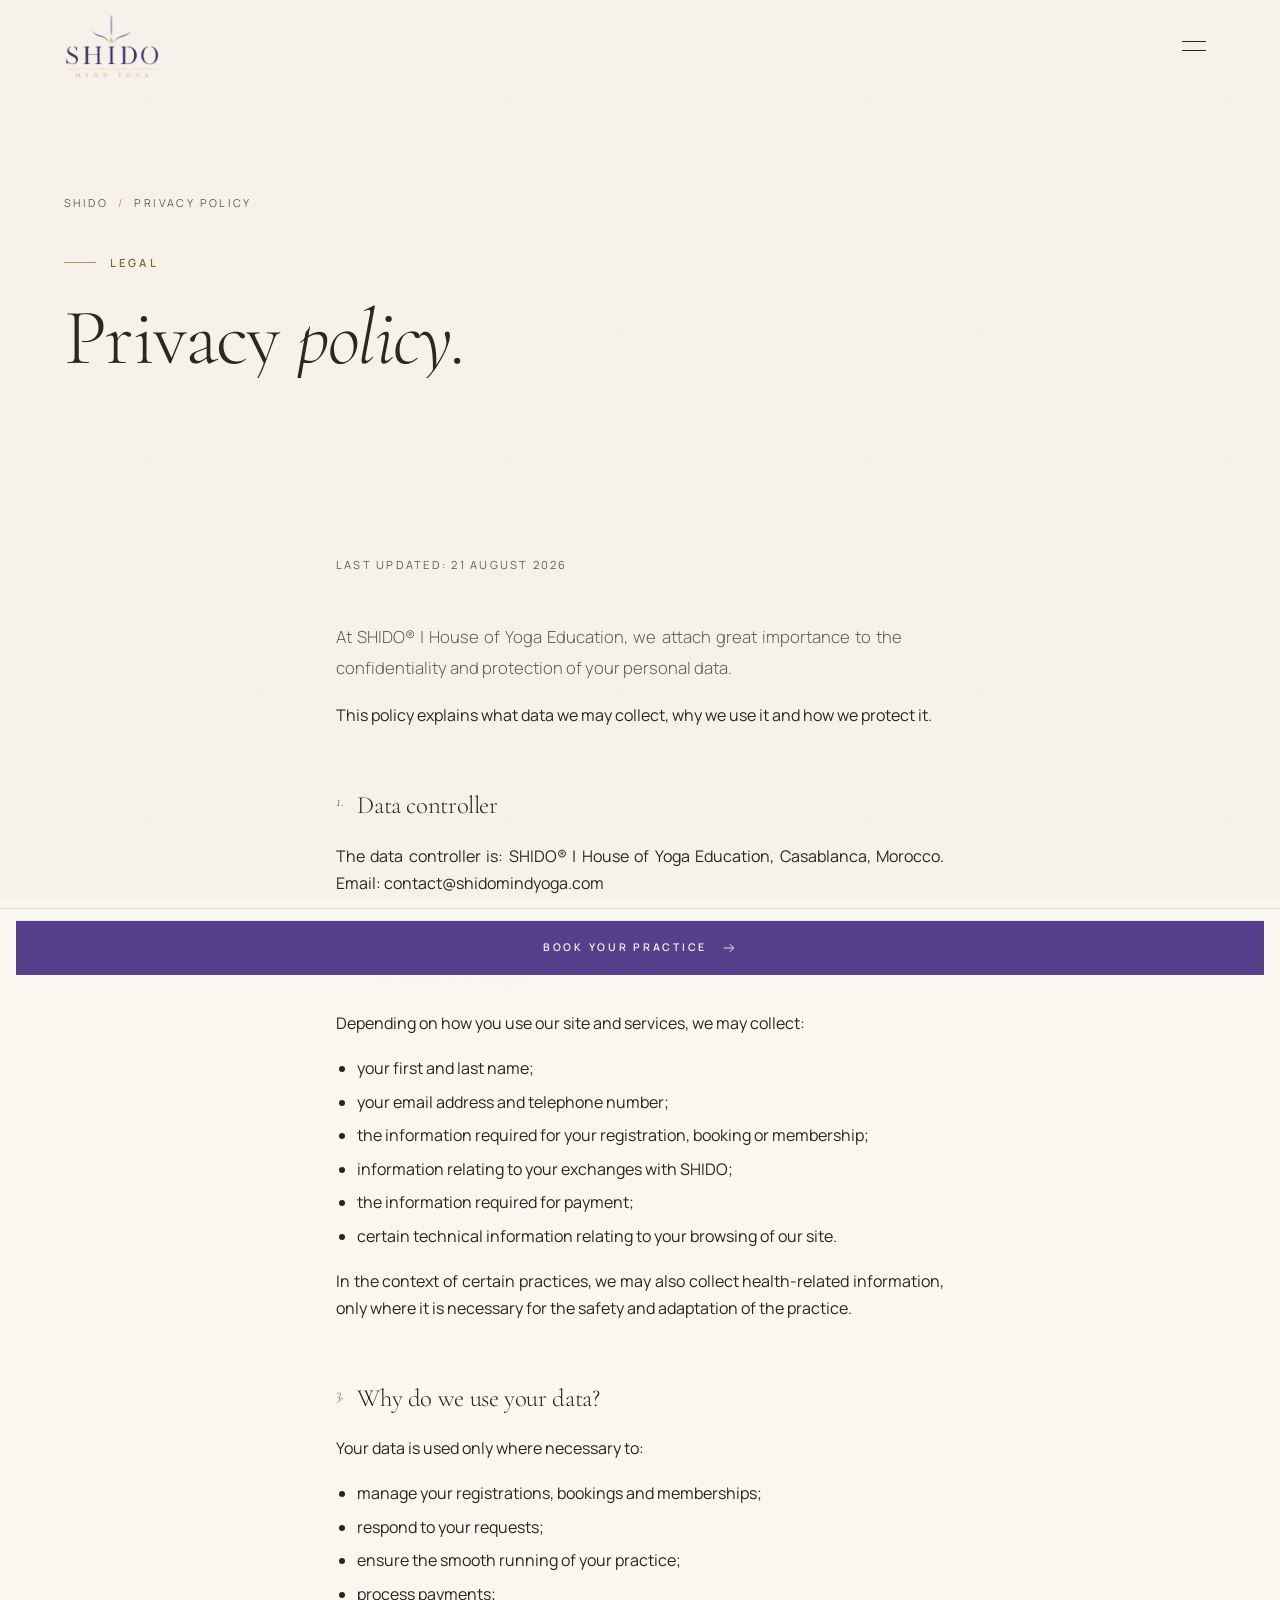
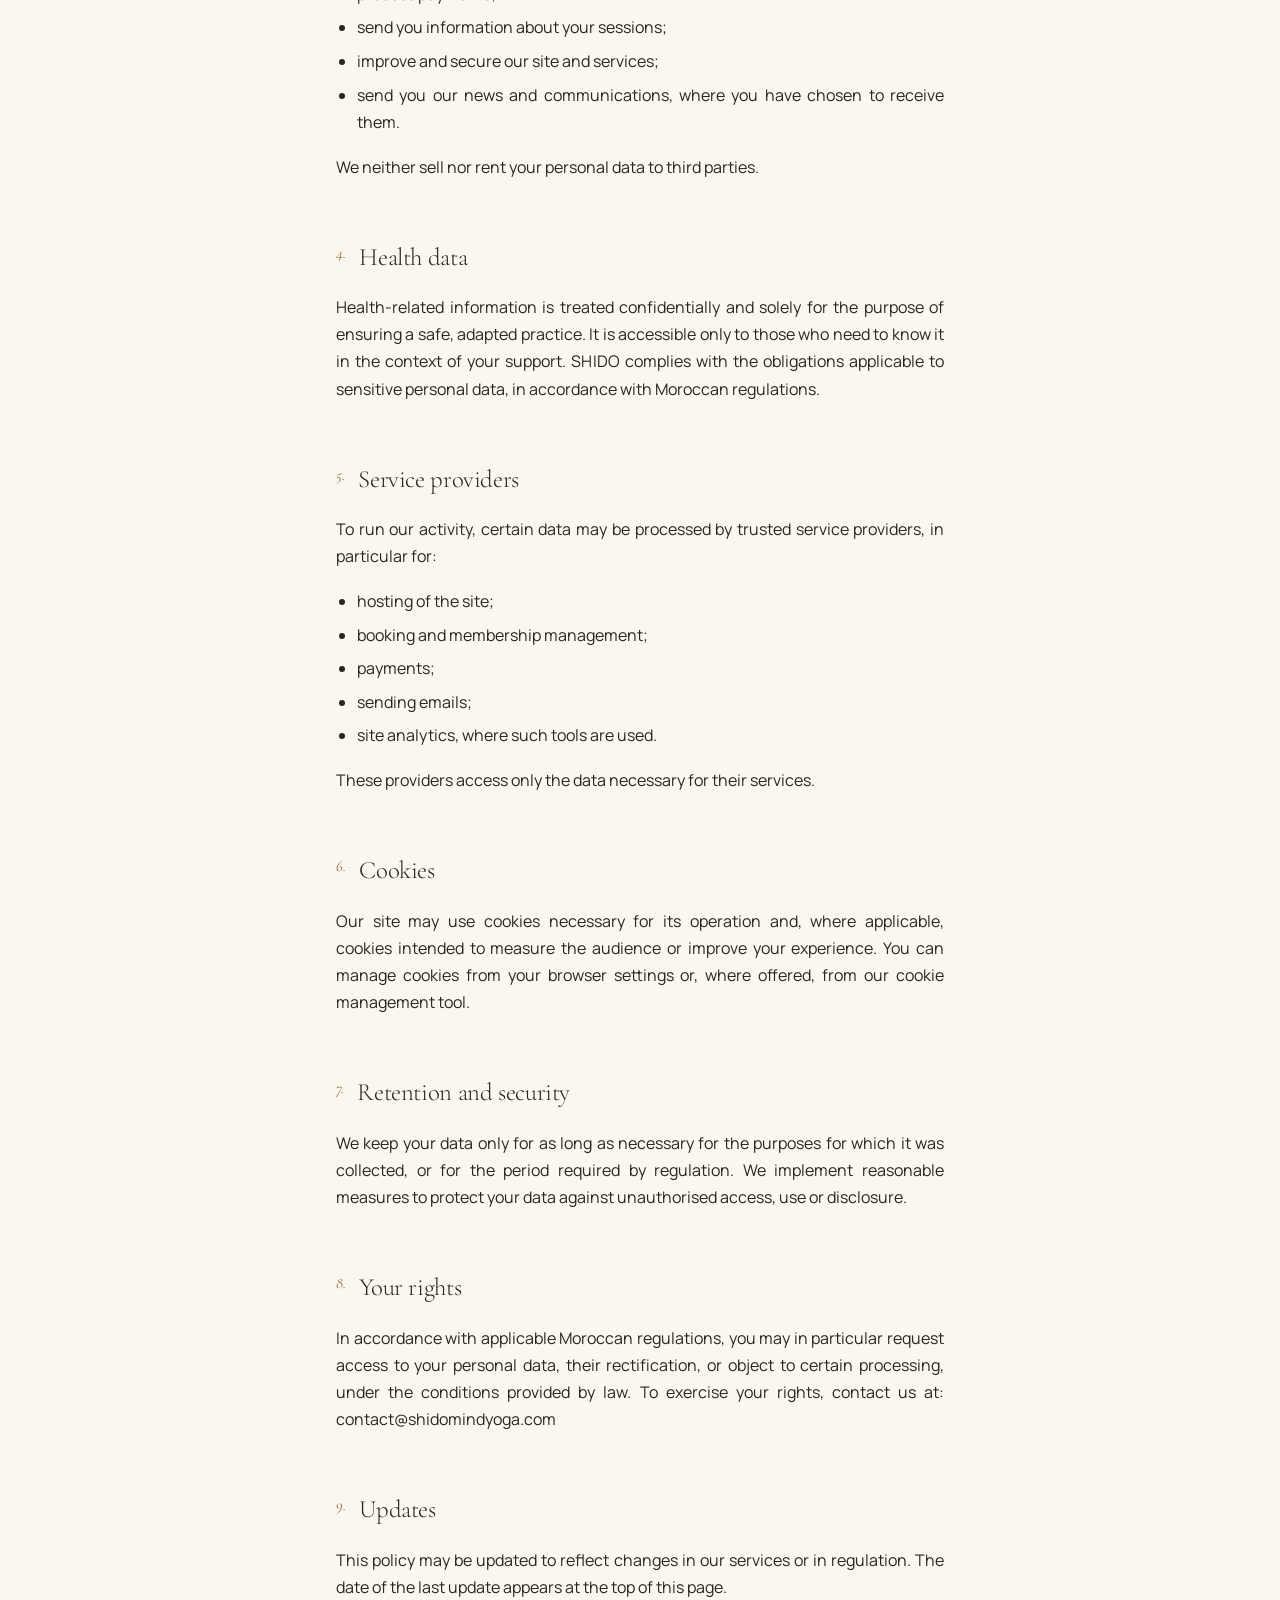
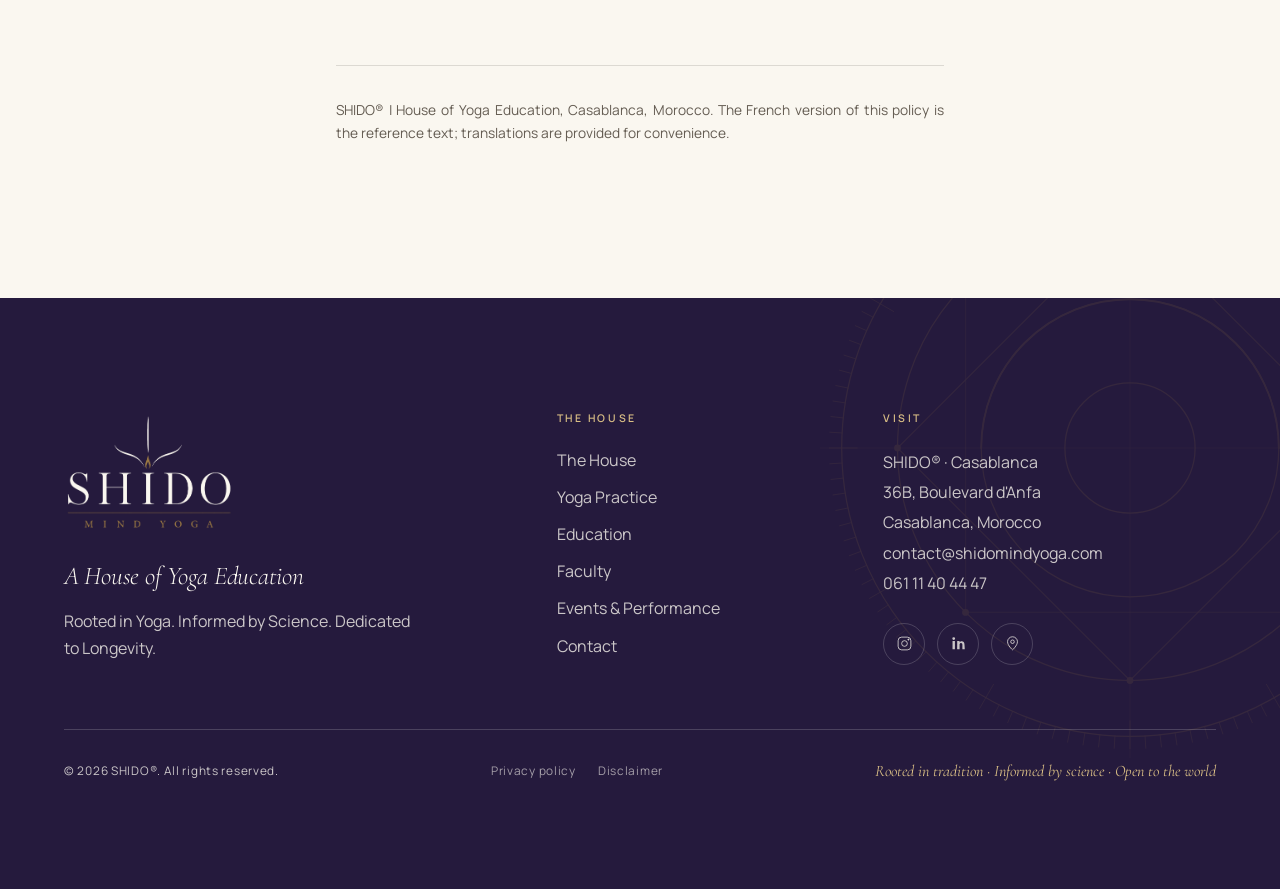
==== commit 8b0d3ccf: "Version image, CSS and JS file names so browsers fetch fresh copies Co-Authored-By: Claude Opus 5.5 " ====
--- a/confidentialite.html
+++ b/confidentialite.html
@@ -12,7 +12,7 @@
 <link rel="apple-touch-icon" href="assets/img/apple-touch-icon.png">
 <link rel="preconnect" href="https://fonts.googleapis.com"><link rel="preconnect" href="https://fonts.gstatic.com" crossorigin>
 <link href="https://fonts.googleapis.com/css2?family=Cormorant+Garamond:ital,wght@0,300;0,400;0,500;1,300;1,400&family=Manrope:wght@400;500;600&display=swap" rel="stylesheet">
-<link rel="stylesheet" href="assets/css/style.css">
+<link rel="stylesheet" href="assets/css/style.css?v=20261111b">
 </head>
 <body data-page="legal">
 <div id="site-header"></div>
@@ -92,6 +92,6 @@
 </main>
 
 <div id="site-footer"></div>
-<script src="assets/js/main.js"></script>
+<script src="assets/js/main.js?v=20261111b"></script>
 </body>
 </html>
--- a/assets/css/style.css
+++ b/assets/css/style.css
@@ -500,6 +500,18 @@
 .fac-card h3 { font-size: 1.45rem; margin: 18px 0 4px; }
 .fac-card .meta { font-size: .68rem; letter-spacing: .18em; text-transform: uppercase; color: var(--muted); display: block; }
 
+a.fac-card { color: inherit; }
+.fac-profiles { margin-top: var(--s7); border-top: 1px solid var(--line); }
+.fac-profile { display: grid; grid-template-columns: 4fr 7fr; gap: clamp(32px, 6vw, 96px); align-items: start; padding: var(--s7) 0; border-bottom: 1px solid var(--line); scroll-margin-top: calc(var(--header-h) + var(--s3)); }
+.fac-profile:nth-child(even) { grid-template-columns: 7fr 4fr; }
+.fac-profile:nth-child(even) .fp-media { order: 2; }
+.fp-media img { width: 100%; aspect-ratio: 3 / 4; object-fit: cover; filter: var(--grade); }
+.fp-body h3 { font-size: clamp(2rem, 3.4vw, 3.2rem); font-weight: 300; margin-bottom: 10px; }
+.fp-body .meta { font-size: .7rem; letter-spacing: .2em; text-transform: uppercase; color: var(--muted); display: block; margin-bottom: var(--s4); }
+.fp-body .desc { font-family: var(--serif); font-style: italic; font-size: 1.25rem; line-height: 1.4; color: var(--violet); margin-bottom: var(--s4); text-align: start; }
+.fp-body .bio p { max-width: 38em; color: var(--charcoal); }
+@media (max-width: 960px) { .fac-profile, .fac-profile:nth-child(even) { grid-template-columns: 1fr; gap: var(--s4); padding: var(--s6) 0; } .fac-profile:nth-child(even) .fp-media { order: 0; } .fp-media { max-width: 360px; } }
+html[lang="ar"] .fp-body .desc { font-style: normal; }
 dialog.profile {
   width: min(1040px, calc(100vw - 32px)); max-height: calc(100svh - 32px); padding: 0; border: 0;
   background: var(--ivory); color: var(--charcoal); overflow: auto;
@@ -684,12 +696,86 @@
 @keyframes introIn { to { opacity: 1; transform: none; } }
 @keyframes introLine { to { width: 132px; } }
 
+/* ---------- Headline reveal ---------- */
+.hl.reveal { opacity: 1; transform: none; }
+.hl .w { display: inline-block; overflow: hidden; vertical-align: top; padding: 0 .08em .14em 0; margin: 0 -.08em -.14em 0; }
+.hl .wi { display: inline-block; translate: 0 108%; transition: translate 1.15s var(--ease); transition-delay: calc(min(var(--i, 0), 22) * 42ms); }
+.hl.in .wi { translate: 0 0; }
+.hero-home .hero-copy > h1 { animation: none; }
+
+/* ---------- Scroll reveal additions ---------- */
+.img-reveal img { clip-path: inset(100% 0 0 0); transition: scale 1.8s var(--ease), clip-path 1.4s cubic-bezier(.77, 0, .18, 1); }
+.img-reveal.in img { clip-path: inset(0 0 0 0); }
+hr.rule.reveal { opacity: 1; transform: scaleX(0); transform-origin: left center; transition: transform 1.2s var(--ease) .2s; }
+[dir="rtl"] hr.rule.reveal { transform-origin: right center; }
+hr.rule.reveal.in { transform: scaleX(1); }
+.eyebrow.reveal::before { width: 0; transition: width 1s var(--ease) .15s; }
+.eyebrow.reveal.in::before { width: 32px; }
+.scroll-progress { position: fixed; inset: 0 0 auto 0; height: 2px; z-index: 120; background: linear-gradient(90deg, var(--gold-soft), var(--gold)); transform: scaleX(0); transform-origin: left center; pointer-events: none; }
+[dir="rtl"] .scroll-progress { transform-origin: right center; }
+
+/* ---------- Micro-interactions ---------- */
+.btn { transition: color .6s var(--ease), border-color .6s var(--ease), translate .5s var(--ease), scale .2s var(--ease); }
+.btn:active { scale: .97; }
+.link-arrow:hover { animation: uline .9s var(--ease); }
+@keyframes uline { 0% { background-size: 100% 1px; background-position: 100% 100%; } 45% { background-size: 0 1px; background-position: 100% 100%; } 46% { background-size: 0 1px; background-position: 0 100%; } 100% { background-size: 100% 1px; background-position: 0 100%; } }
+.practice-card h3, .fac-card h3, .prog h3 { transition: color .4s, translate .5s var(--ease); }
+.practice-card:hover h3, .fac-card:hover h3, .prog:hover h3 { color: var(--violet); translate: 6px 0; }
+.info li svg, .channels a strong { transition: translate .4s var(--ease); }
+.info li:hover svg { translate: 0 -2px; }
+.channels a:hover strong { translate: 6px 0; }
+.checklist li::before { transition: width .4s var(--ease); }
+.checklist li:hover::before { width: 20px; }
+.focus-grid > div h4 { transition: translate .5s var(--ease); }
+.focus-grid > div:hover h4 { translate: 0 -4px; }
+.socials a svg { transition: transform .5s var(--ease); }
+.socials a:hover svg { transform: rotate(-8deg) scale(1.08); }
+
+/* ---------- Home: layered section transitions ---------- */
+:where(body[data-page="home"] main > section) { background-color: var(--ivory); }
+body[data-page="home"] main > section > .wrap, body[data-page="home"] .hero-foot { transform-origin: 50% 0; will-change: transform, opacity; }
+
+/* ---------- Faculty showcase (portfolio index) ---------- */
+.fac-showcase { list-style: none; margin: 0; padding: 0; border-top: 1px solid var(--line); counter-reset: none; }
+.fac-showcase a { display: grid; grid-template-columns: 56px 1fr auto 40px; align-items: center; gap: var(--s3); padding: clamp(18px, 2.4vw, 30px) 0; border-bottom: 1px solid var(--line); transition: opacity .5s var(--ease), padding .6s var(--ease); }
+.fs-n { font-family: var(--serif); font-style: italic; color: var(--gold-ink); font-size: 1rem; }
+.fs-name { font-family: var(--serif); font-weight: 300; font-size: clamp(2.1rem, 5.2vw, 4.6rem); line-height: 1.05; letter-spacing: -.015em; transition: color .4s, translate .6s var(--ease); }
+.fs-meta { font-size: .66rem; letter-spacing: .2em; text-transform: uppercase; color: var(--muted); text-align: end; line-height: 1.9; }
+.fs-arrow { justify-self: end; color: var(--violet); opacity: 0; translate: -10px 0; transition: opacity .4s, translate .5s var(--ease); }
+.fs-arrow svg { width: 22px; height: 22px; }
+.fs-thumb { display: none; }
+.fac-showcase.hovering a { opacity: .32; }
+.fac-showcase a:hover, .fac-showcase a:focus-visible { opacity: 1; }
+.fac-showcase a:hover .fs-name, .fac-showcase a:focus-visible .fs-name { color: var(--violet); translate: 14px 0; }
+[dir="rtl"] .fac-showcase a:hover .fs-name { translate: -14px 0; }
+.fac-showcase a:hover .fs-arrow { opacity: 1; translate: 0 0; }
+.fs-float { position: fixed; left: 0; top: 0; z-index: 60; pointer-events: none; width: 240px; aspect-ratio: 3 / 4; opacity: 0; scale: .85; transition: opacity .4s var(--ease), scale .5s var(--ease); }
+.fs-float.on { opacity: 1; scale: 1; }
+.fs-frame { position: relative; width: 100%; height: 100%; overflow: hidden; box-shadow: 0 30px 60px -24px rgba(37, 26, 61, .45); }
+.fs-frame img { position: absolute; inset: 0; width: 100%; height: 100%; object-fit: cover; filter: var(--grade); clip-path: inset(0 0 100% 0); scale: 1.12; transition: clip-path .7s cubic-bezier(.77, 0, .18, 1), scale 1s var(--ease); }
+.fs-frame img.on { clip-path: inset(0 0 0 0); scale: 1; }
+@media (hover: none), (max-width: 960px) {
+  .fs-float { display: none; }
+  .fac-showcase a { grid-template-columns: 76px 1fr; gap: 6px var(--s2); }
+  .fs-n, .fs-arrow { display: none; }
+  .fs-thumb { display: block; grid-row: span 2; width: 76px; aspect-ratio: 3 / 4; object-fit: cover; filter: var(--grade); }
+  .fs-name { font-size: 1.7rem; align-self: end; }
+  .fs-meta { text-align: start; align-self: start; font-size: .6rem; }
+}
+/* Profiles: the portrait stays in view while the biography scrolls */
+@media (min-width: 961px) { .fp-media { position: sticky; top: calc(var(--header-h) + var(--s4)); } }
+
 @media (prefers-reduced-motion: reduce) {
   *, *::before, *::after { animation: none !important; transition: none !important; scroll-behavior: auto !important; }
   .reveal { opacity: 1; transform: none; }
-  .img-reveal img, img.parallax { scale: 1; translate: none; }
+  .img-reveal img, img.parallax { scale: 1; translate: none; clip-path: none; }
+  .eyebrow.reveal::before { width: 32px; }
+  hr.rule.reveal { transform: none; }
 }
 .no-js .reveal { opacity: 1; transform: none; }
+.no-js .img-reveal img { clip-path: none; }
+.no-js .eyebrow.reveal::before { width: 32px; }
+.no-js hr.rule.reveal { transform: none; }
 
 /* ---------- Right-to-left (Arabic) ---------- */
 [dir="rtl"] .framed { box-shadow: calc(var(--off) * -1) var(--off) 0 -1px var(--frame-bg), calc(var(--off) * -1) var(--off) 0 0 var(--gold-line); }
